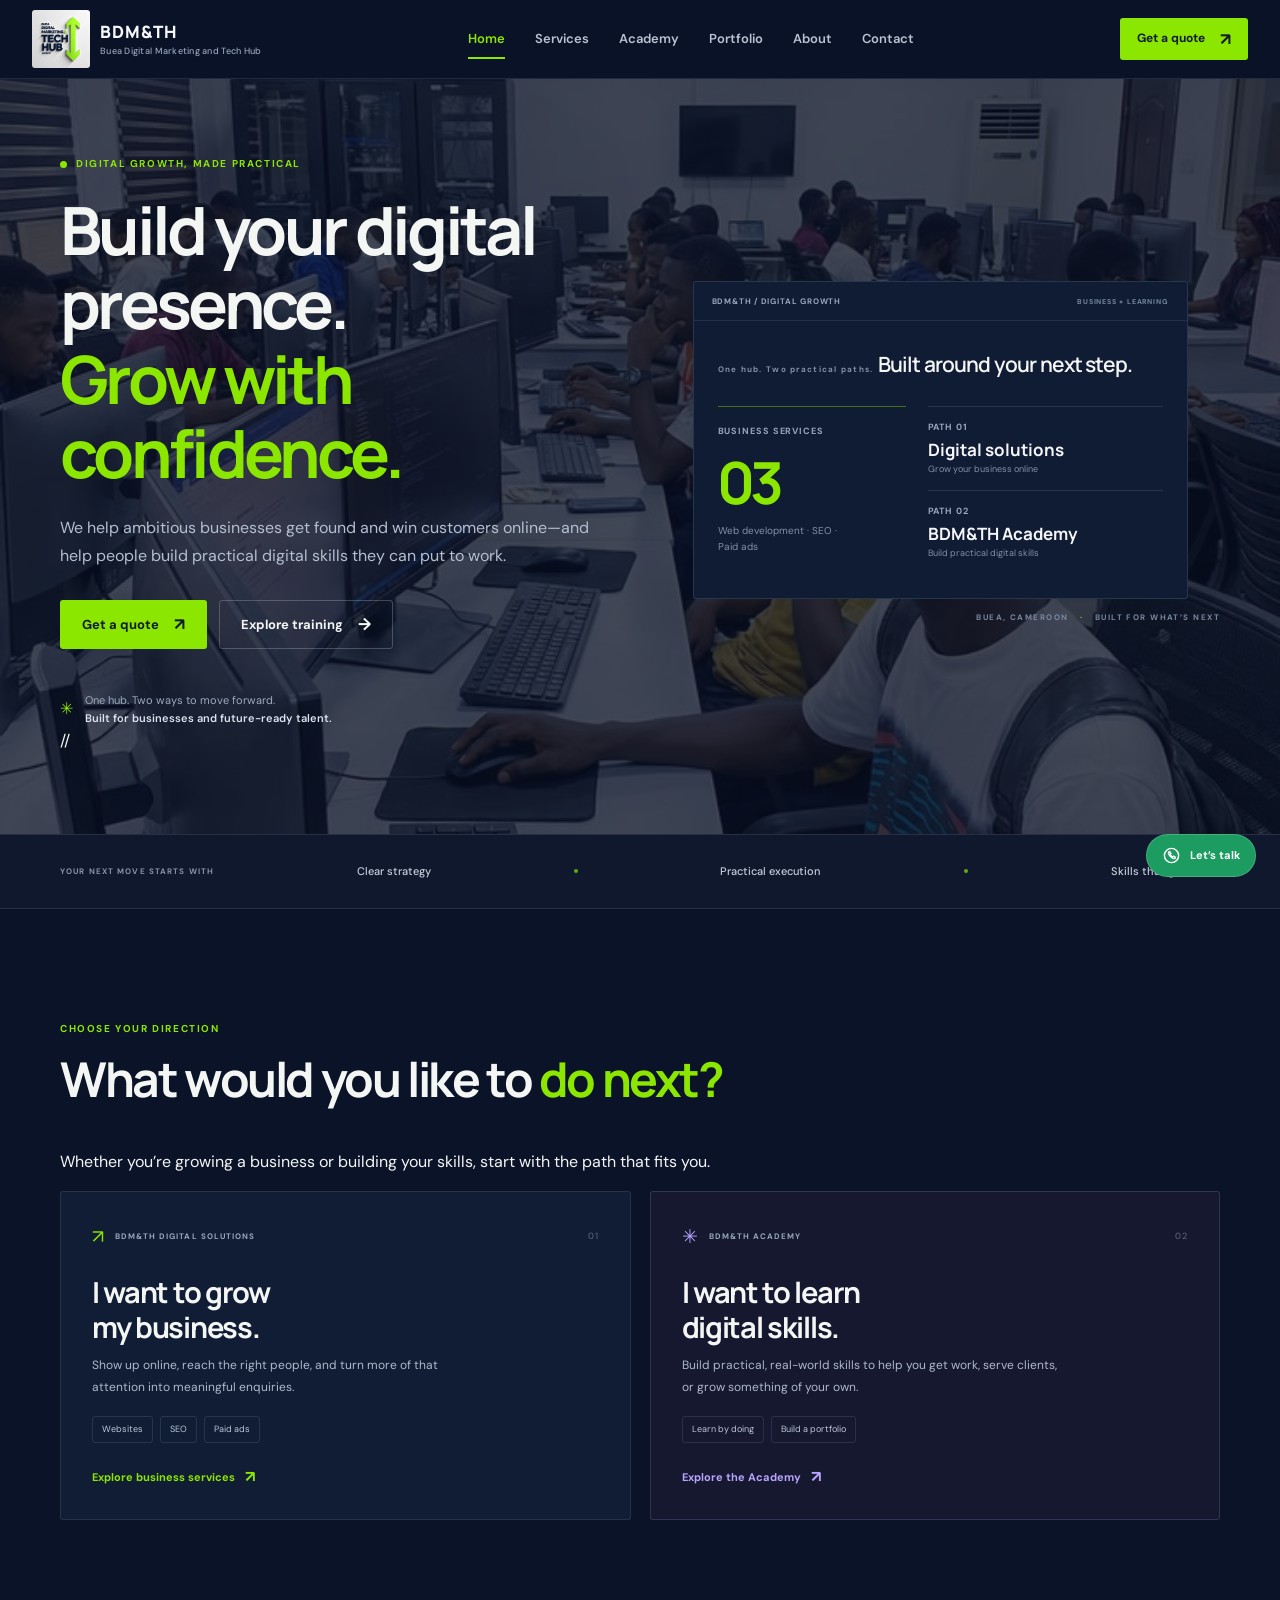
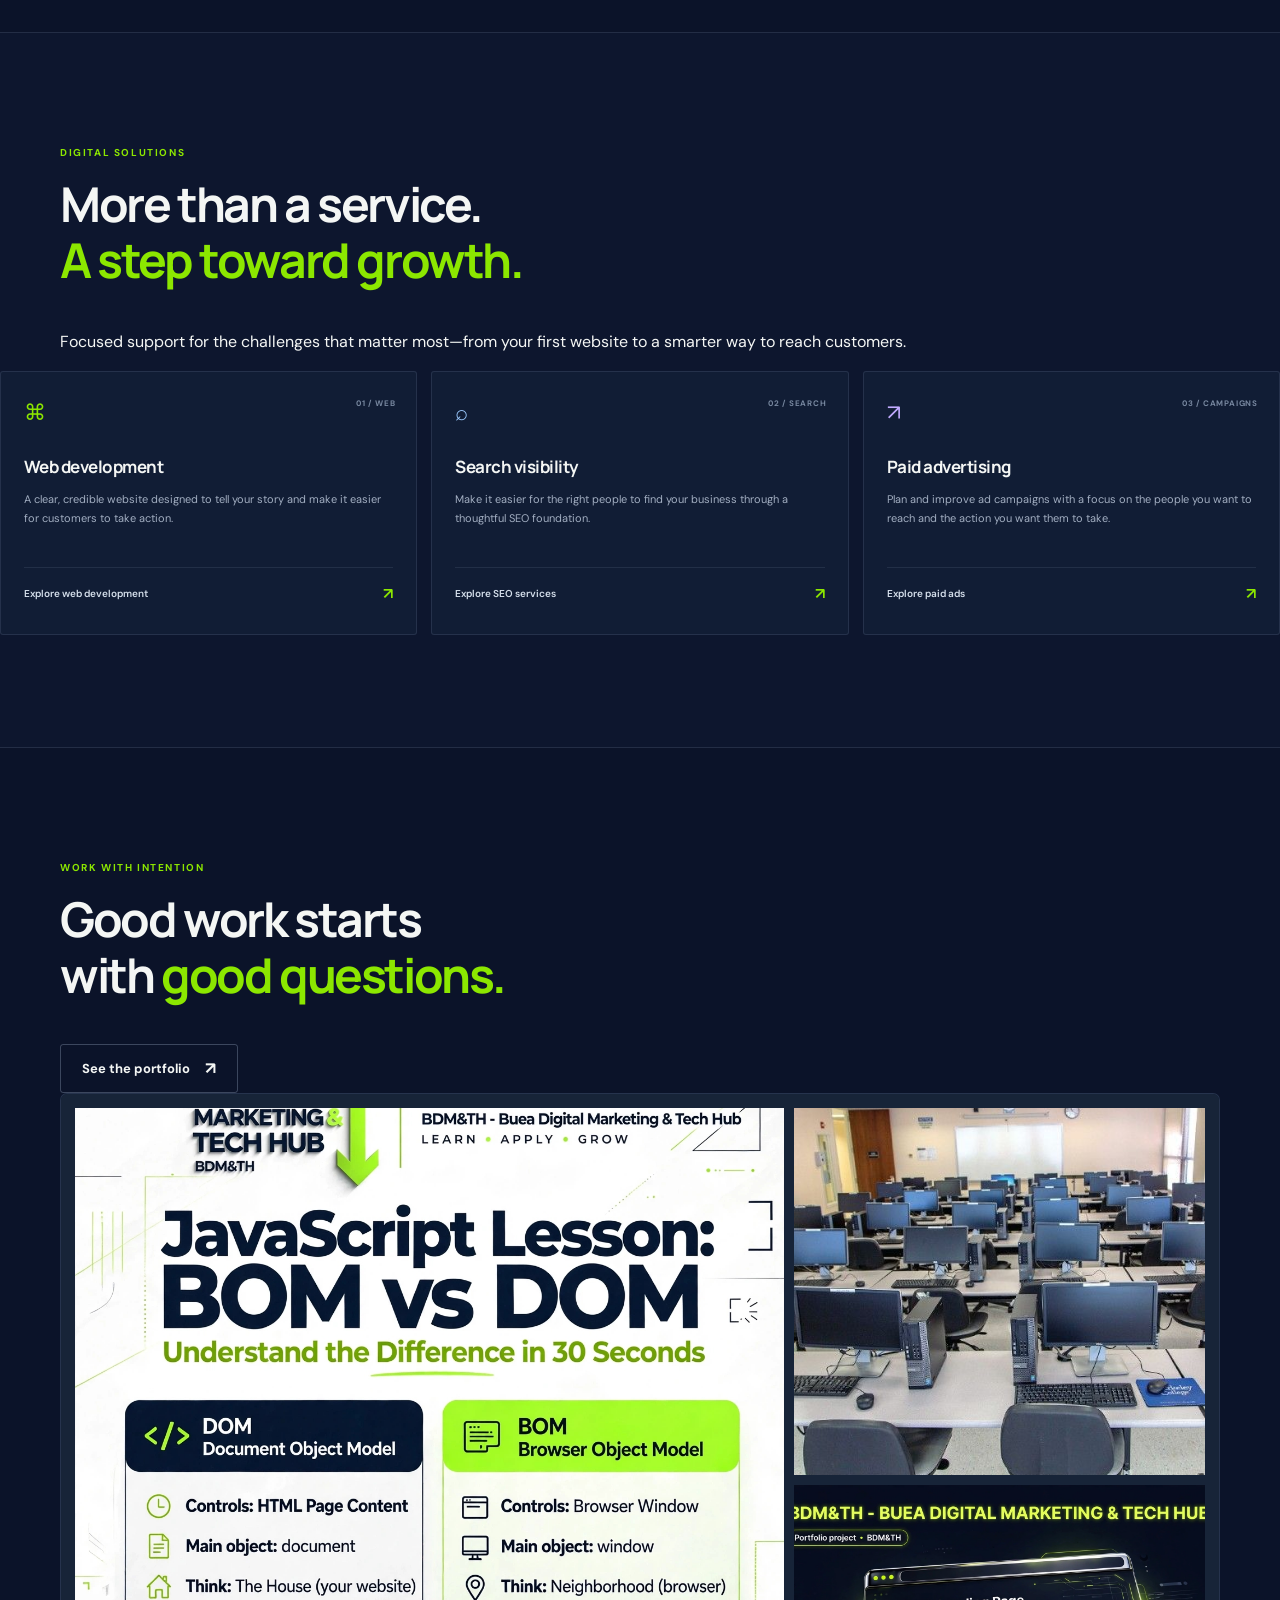
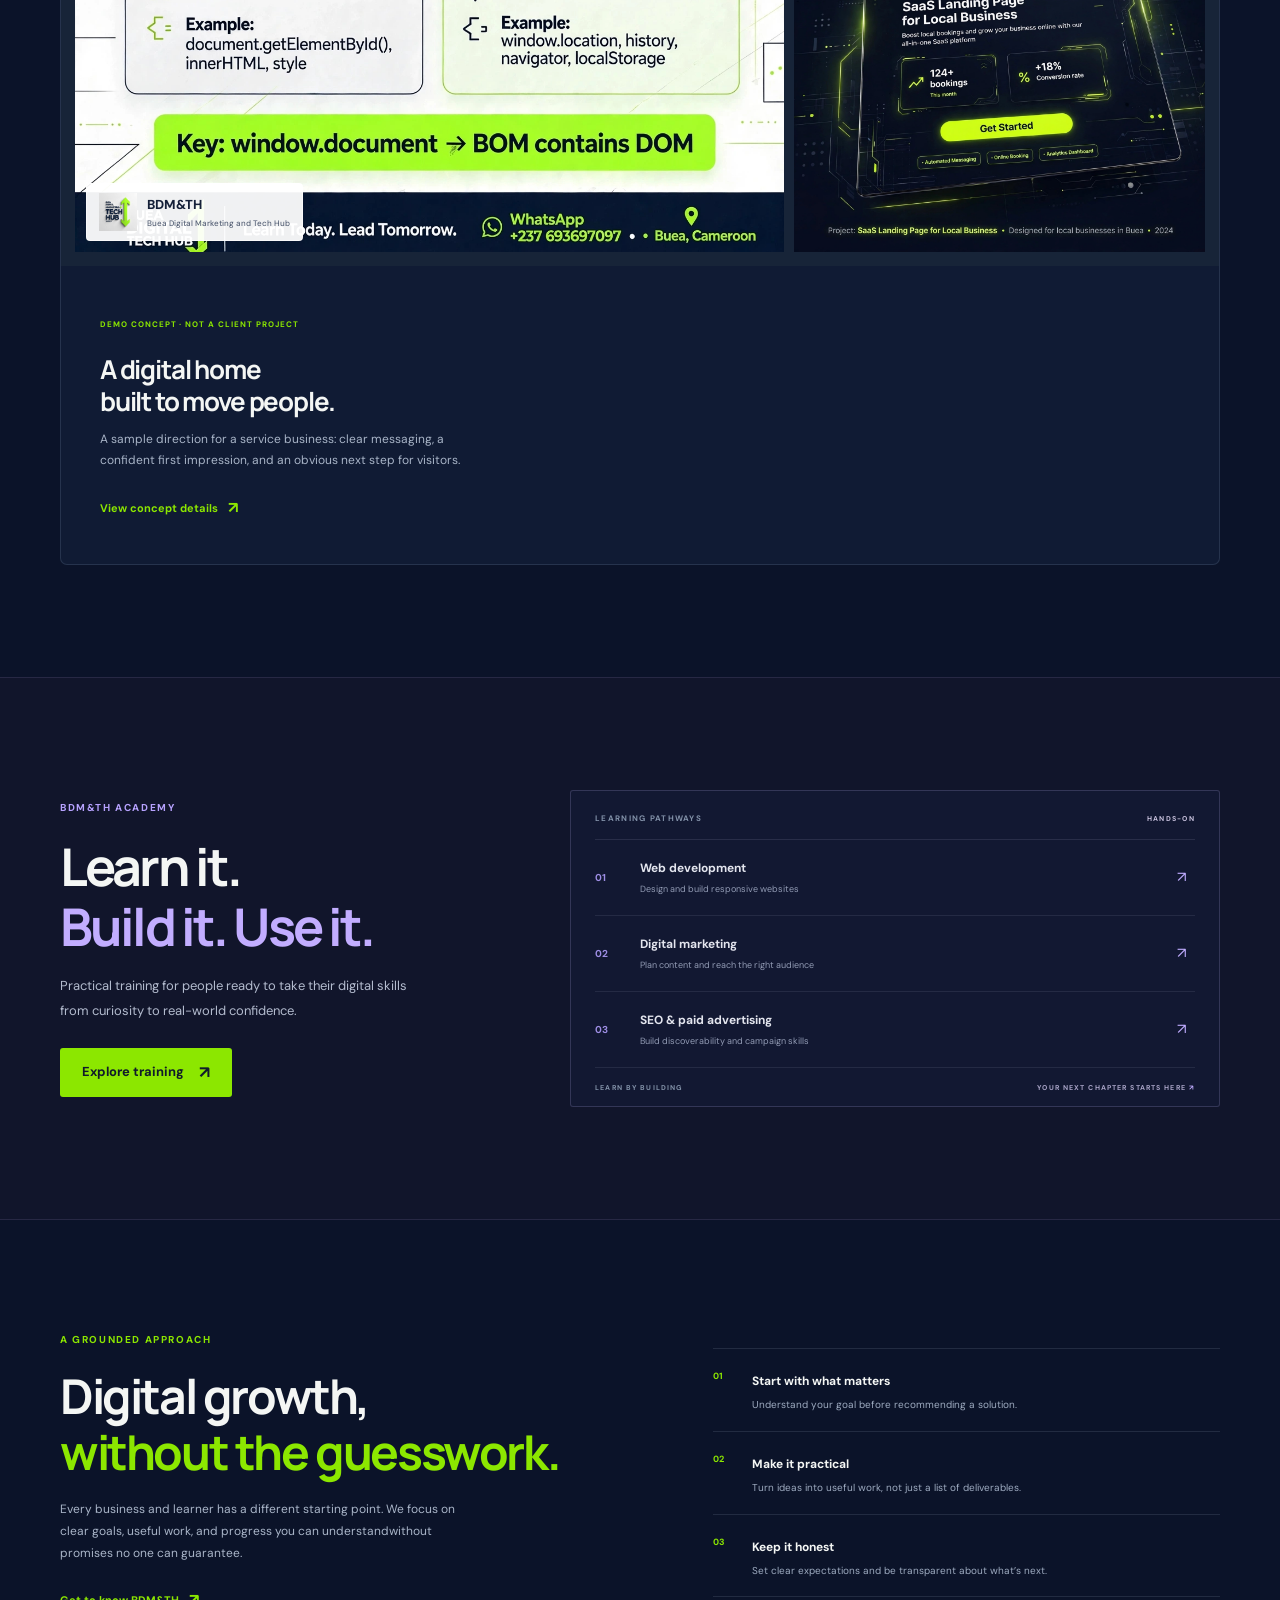
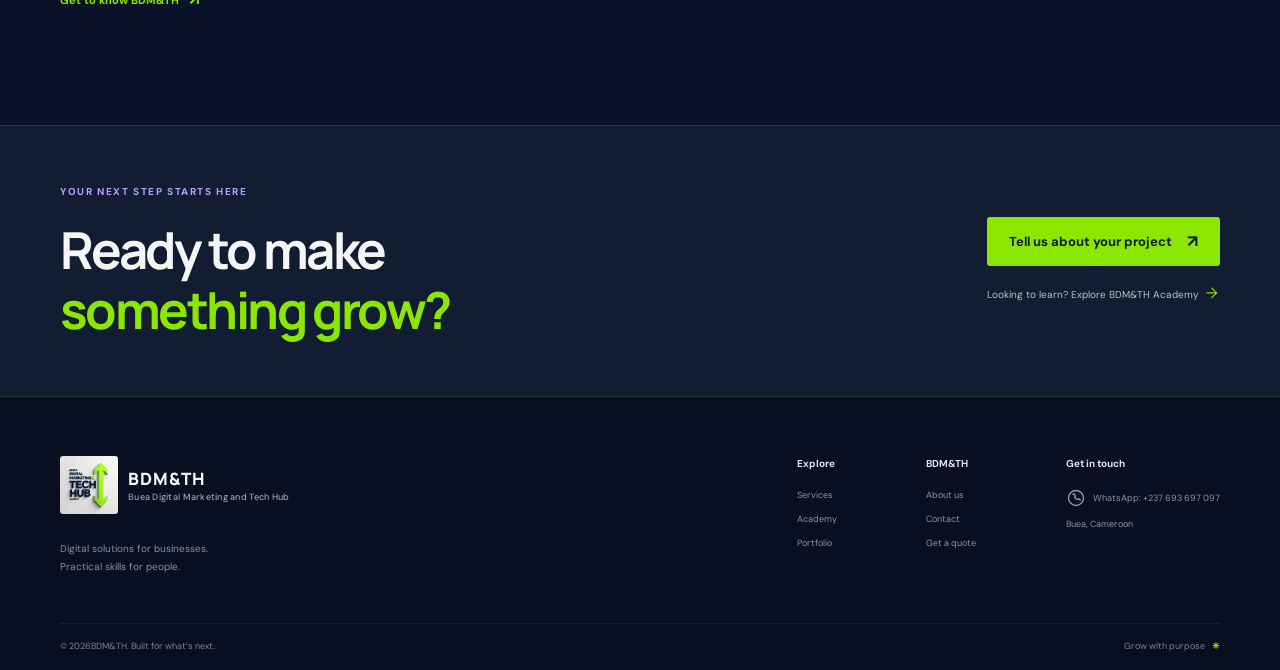
==== index.html @ 999476be "Initial commit - BDM&TH Serion React website" ====
<!DOCTYPE html>
<html lang="en">
    <head>
        <meta charset="UTF-8">
        <meta name="viewport" content="width=device-width, initial-scale=1">
        <meta name="description" content="BDM&TH helps businesses grow online with websites and digital marketing, and equips people with practical skills through BDM&TH Academy.">
        <meta name="theme-color" content="#0b1329">
        <title>
            BDM&TH | Build your digital presence. Grow with confidence.
        </title>
        <link rel="preconnect" href="https://fonts.googleapis.com">
        <link rel="preconnect" href="https://fonts.gstatic.com" crossorigin>
        <link href="https://fonts.googleapis.com/css2?family=DM+Sans:wght@400;500;600;700&family=Manrope:wght@400;500;600;700;800&display=swap" rel="stylesheet">
        <link rel="stylesheet" href="style.css">
        <script src="main.js" defer>
        </script>
    </head>
    <body>
        
        <!-- The skip link lets keyboard users jump directly to the page content. -->

        <a class="skip-link" href="#main">
            Skip to content
        </a>

        <!-- The shared header contains the BDM&TH brand, main navigation, and quote button. -->

        <header class="site-header">
            <div class="header-inner">
                <a class="brand" href="" aria-label="BDM&TH home">
                    <img class="brand-logo" src="images/logo.svg.jpg" alt="">
                    <span class="brand-name">BDM&TH<small>Buea Digital Marketing and Tech Hub</small></span>
                </a>

                <!-- This button opens and closes the main links on smaller screens. -->

                <button
                    class="menu-toggle"
                    type="button"
                    aria-label="Open navigation"
                    aria-expanded="false"
                    aria-controls="primary-nav"
                >
                    <span></span><span></span>
                </button>
                <!-- These links connect the main pages and collapse into the mobile menu when needed. -->
                <nav class="primary-nav" id="primary-nav" aria-label="Main navigation">
                    <a href="index.html" aria-current="page">
                        Home
                    </a>
                    <a href="services.html">
                        Services
                    </a>
                    <a href="academy.html">
                        Academy
                    </a>
                    <a href="portfolio.html">
                        Portfolio
                    </a>
                    <a href="about.html">
                        About
                    </a>
                    <a href="contact.html">
                        Contact
                    </a>
                </nav>
                <a class="button button-small button-lime header-quote" href="contact.html#quote">
                    Get a quote <span aria-hidden="true">↗</span>
                </a>
            </div>
        </header>

        <!-- Main page content: the sections below explain this page and its next steps. -->

        <main id="main">
            <!-- This opening section explains the main BDM&TH offer and shows visitors the two next steps. -->
            <section class="hero home-hero">
                <div class="hero-copy">
                    <p class="eyebrow">
                        <span class="eyebrow-dot"></span>Digital growth, made practical
                    </p>
                    <h1>
                        Build your digital presence.<br><span>Grow with confidence.</span>
                    </h1>
                    <p class="hero-intro">
                        We help ambitious businesses get found and win customers online—and help people build practical digital skills they can put to work.
                    </p>
                    <div class="hero-actions">
                        <a class="button button-lime" href="contact.html#quote">
                            Get a quote <span aria-hidden="true">↗</span>
                        </a>
                        <a class="button button-outline" href="academy.html">
                            Explore training <span aria-hidden="true">→</span>
                        </a>
                    </div>
                    <div class="hero-note">
                        <span class="note-icon">✳</span>
                        <span>
                            One hub. Two ways to move forward.<br>
                            <strong>Built for businesses and future-ready talent.</strong>
                        </span>
                    </div>
                    //
                </div>
                <div class="hero-visual" aria-label="BDM&TH offers three business services and two practical pathways." role="img">
                    <div class="dashboard-window">
                        <div class="window-top">
                            <span>BDM&TH / DIGITAL GROWTH</span>
                            <span class="context-label">BUSINESS + LEARNING</span>
                        </div>
                        <div class="dashboard-content">
                            <div class="dash-heading">
                                <div>
                                    <span class="dash-kicker">One hub. Two practical paths.</span>
                                    <strong>Built around your next step.</strong>
                                </div>
                            </div>
                            <div class="metric-row">
                                <div class="metric-card metric-primary">
                                    <span>BUSINESS SERVICES</span>
                                    <strong>03</strong>
                                    <small>Web development · SEO · Paid ads</small>
                                </div>
                                <div class="metric-card metric-secondary">
                                    <span>PATH 01</span>
                                    <strong>Digital solutions</strong>
                                    <small>Grow your business online</small>
                                </div>
                                <div class="metric-card metric-secondary">
                                    <span>PATH 02</span>
                                    <strong>BDM&TH Academy</strong>
                                    <small>Build practical digital skills</small>
                                </div>
                            </div>
                        </div>
                    </div>
                    <div class="visual-caption">
                        BUEA, CAMEROON <span>·</span> BUILT FOR WHAT’S NEXT
                    </div>
                </div>
            </section>

            <!-- This short strip reinforces the practical principles behind the BDM&TH offer. -->

            <section class="trust-strip">
                <div class="section-wrap trust-inner">
                    <span>YOUR NEXT MOVE STARTS WITH</span><b>Clear strategy</b><i></i><b>Practical execution</b><i></i><b>Skills that go further</b>
                </div>
            </section>

            <!-- These two pathways help business owners and learners find the right part of the site. -->

            <section class="section-wrap pathways section-pad">
                <div class="section-heading">
                    <div>
                        <p class="eyebrow">
                            Choose your direction
                        </p>
                        <h2>
                            What would you like to <span>do next?</span>
                        </h2>
                    </div>
                </div>
                <p>
                    Whether you’re growing a business or building your skills, start with the path that fits you.
                </p>
                <div class="pathway-grid">
                    <article class="pathway-card business-card">
                        <div class="card-topline">
                            <span class="path-icon">↗</span><span class="card-label">BDM&TH DIGITAL SOLUTIONS</span><span class="card-number">01</span>
                        </div>
                        <h3>
                            I want to grow<br>my business.
                        </h3>
                        <p>
                            Show up online, reach the right people, and turn more of that attention into meaningful enquiries.
                        </p>
                        <div class="path-services">
                            <span>Websites</span>
                            <span>SEO</span>
                            <span>Paid ads</span>
                        </div>
                        <a class="text-link" href="services.html">
                            Explore business services <span>↗</span>
                        </a>
                    </article>
                    <article class="pathway-card academy-card">
                        <div class="card-topline">
                            <span class="path-icon path-icon-purple">✳</span>
                            <span class="card-label">BDM&TH ACADEMY</span>
                            <span class="card-number">02</span>
                        </div>
                        <h3>
                            I want to learn<br>digital skills.
                        </h3>
                        <p>
                            Build practical, real-world skills to help you get work, serve clients, or grow something of your own.
                        </p>
                        <div class="path-services">
                            <span>Learn by doing</span>
                            <span>Build a portfolio</span>
                        </div>
                        <a class="text-link text-link-purple" href="academy.html">
                            Explore the Academy <span>↗</span>
                        </a>
                    </article>
                </div>
            </section>

            <!-- This section summarizes the core digital services offered to businesses. -->

            <section class="offer-section section-pad">
                <div class="section-wrap">
                    <div class="section-heading">
                        <div>
                            <p class="eyebrow">
                                Digital solutions
                            </p>
                            <h2>
                                More than a service.<br><span>A step toward growth.</span>
                            </h2>
                        </div>
                    </div>
                    <p>
                        Focused support for the challenges that matter most—from your first website to a smarter way to reach customers.
                    </p>
                </div>
                <div class="service-grid">
                    <article class="service-card">
                        <span class="service-index">01 / WEB</span>
                        <div class="service-symbol">
                            ⌘
                        </div>
                        <h3>
                            Web development
                        </h3>
                        <p>
                            A clear, credible website designed to tell your story and make it easier for customers to take action.
                        </p>
                        <a href="web-development.html" class="service-link">
                            Explore web development <span>↗</span>
                        </a>
                    </article>
                    <article class="service-card">
                        <span class="service-index">02 / SEARCH</span>
                        <div class="service-symbol symbol-search">
                            ⌕
                        </div>
                        <h3>
                            Search visibility
                        </h3>
                        <p>
                            Make it easier for the right people to find your business through a thoughtful SEO foundation.
                        </p>
                        <a href="seo.html" class="service-link">
                            Explore SEO services <span>↗</span>
                        </a>
                    </article>
                    <article class="service-card">
                        <span class="service-index">03 / CAMPAIGNS</span>
                        <div class="service-symbol symbol-ads">
                            ↗
                        </div>
                        <h3>
                            Paid advertising
                        </h3>
                        <p>
                            Plan and improve ad campaigns with a focus on the 
                            people you want to reach and the action you want them to take.
                        </p>
                        <a href="paid-advertising.html" class="service-link">
                            Explore paid ads <span>↗</span>
                        </a>
                    </article>
                </div>
            </section>

            <!-- This section previews a clearly labelled demonstration project, 
             not a client case study. -->

            <section class="section-wrap work-preview section-pad">
                <div class="section-heading">
                    <div>
                        <p class="eyebrow">
                            Work with intention
                        </p>
                        <h2>
                            Good work starts<br>with <span>good questions.</span>
                        </h2>
                    </div>
                </div>
                <a class="button button-outline" href="portfolio.html">
                    See the portfolio <span aria-hidden="true">↗</span>
                </a>
                <div class="work-showcase">
                    <div class="work-art">
                        <img
                            class="work-showcase-image"
                            src="images/img.jpg"
                            width="1920"
                            height="1280"
                            alt="BDM&TH website and product dashboard portfolio concept"
                        >
                        <div class="work-showcase-brand">
                            <img src="images/logo.svg.jpg" alt="BDM&TH logo">
                            <span>BDM&TH<small>Buea Digital Marketing and Tech Hub</small></span>
                        </div>
                        <div class="work-showcase-gallery" aria-label="More BDM&TH portfolio images">
                            <img src="images/class.jpg" alt="BDM&TH Academy learning platform concept">
                            <img src="images/image.jpg" alt="Local business booking platform concept">
                        </div>
                    </div>
                    <div class="work-description">
                        <span class="concept-tag">DEMO CONCEPT · NOT A CLIENT PROJECT</span>
                        <h3>
                            A digital home<br>built to move people.
                        </h3>
                        <p>
                            A sample direction for a service business: clear messaging, a confident
                            first impression, and an obvious next step for visitors.
                        </p>
                        <a class="text-link" href="portfolio.html">
                            View concept details <span>↗</span>
                        </a>
                    </div>
                </div>
            </section>

            <!-- This section introduces BDM&TH Academy and its practical learning tracks. -->

            <section class="academy-preview section-pad">
                <div class="section-wrap academy-preview-inner">
                    <div class="academy-preview-copy">
                        <p class="eyebrow eyebrow-light">
                            BDM&TH Academy
                        </p>
                        <h2>
                            Learn it.<br><span>Build it. Use it.</span>
                        </h2>
                        <p>
                            Practical training for people ready to take their digital skills 
                            from curiosity to real-world confidence.
                        </p>
                        <a class="button button-lime" href="academy.html">
                            Explore training <span aria-hidden="true">↗</span>
                        </a>
                    </div>
                    <div class="learning-board">
                        <div class="board-top">
                            <span>LEARNING PATHWAYS</span>
                            <span class="board-status"><i></i>HANDS-ON</span>
                        </div>
                        <a class="learning-row" href="academy.html#web-track">
                            <span class="learning-num">01</span>
                            <span>
                                <b>Web development</b>
                                <small>Design and build responsive websites</small>
                            </span>
                            <span class="learning-arrow">↗</span>
                        </a>
                        <a class="learning-row" href="academy.html#marketing-track">
                            <span class="learning-num">02</span>
                            <span>
                                <b>Digital marketing</b>
                                <small>Plan content and reach the right audience</small>
                            </span>
                            <span class="learning-arrow">↗</span>
                        </a>
                        <a class="learning-row" href="academy.html#seo-track">
                            <span class="learning-num">03</span>
                            <span>
                                <b>SEO & paid advertising</b>
                                <small>Build discoverability and campaign skills</small>
                            </span>
                            <span class="learning-arrow">↗</span>
                        </a>
                        <div class="board-foot">
                            <span>LEARN BY BUILDING</span>
                            <span>YOUR NEXT CHAPTER STARTS HERE <b>↗</b></span>
                        </div>
                    </div>
                </div>
            </section>

            <!-- This section explains the grounded principles that guide BDM&TH work. -->

            <section class="section-wrap principles-section section-pad">
                <div class="principles-copy">
                    <p class="eyebrow">
                        A grounded approach
                    </p>
                    <h2>
                        Digital growth,<br><span>without the guesswork.</span>
                    </h2>
                    <p>
                        Every business and learner has a different starting point. 
                        We focus on clear goals, useful work, and progress you can 
                        understandwithout promises no one can guarantee.
                    </p>
                    <a class="text-link" href="about.html">
                        Get to know BDM&TH <span>↗</span>
                    </a>
                </div>
                <div class="principles-list">
                    <div>
                        <span>01</span><b>Start with what matters</b>
                        <p>
                            Understand your goal before recommending a solution.
                        </p>
                    </div>
                    <div>
                        <span>02</span><b>Make it practical</b>
                        <p>
                            Turn ideas into useful work, not just a list of deliverables.
                        </p>
                    </div>
                    <div>
                        <span>03</span><b>Keep it honest</b>
                        <p>
                            Set clear expectations and be transparent about what’s next.
                        </p>
                    </div>
                </div>
            </section>

            <!-- This final call to action gives business owners and learners a clear next step. -->

            <section class="closing-cta">
                <div class="section-wrap closing-inner">
                    <div>
                        <p class="eyebrow eyebrow-light">
                            Your next step starts here
                        </p>
                        <h2>
                            Ready to make<br><span>something grow?</span>
                        </h2>
                    </div>
                    <div class="closing-actions">
                        <a class="button button-lime" href="contact.html#quote">
                            Tell us about your project <span>↗</span>
                        </a>
                        <a class="closing-secondary" href="academy.html">
                            Looking to learn? Explore BDM&TH Academy <span>→</span>
                        </a>
                    </div>
                </div>
            </section>
        </main>

        <!-- The shared footer repeats key links and BDM&TH contact details on every page. -->

        <footer class="site-footer">
            <div class="section-wrap footer-main">
                <!-- The brand description and grouped links help visitors explore from any page. -->
                <div class="footer-brand">
                    <a class="brand" href="">
                        <img class="brand-logo" src="images/logo.svg.jpg" alt="">
                        <span class="brand-name">BDM&TH<small>Buea Digital Marketing and Tech Hub</small></span>
                    </a>
                    <p>
                        Digital solutions for businesses.<br>Practical skills for people.
                    </p>
                </div>
                <div class="footer-links">
                    <div>
                        <b>Explore</b>
                        <a href="services.html">Services</a>
                        <a href="academy.html">Academy</a>
                        <a href="portfolio.html">Portfolio</a>
                    </div>
                    <div>
                        <b>BDM&TH</b>
                        <a href="about.html">About us</a>
                        <a href="contact.html">Contact</a>
                        <a href="contact.html#quote">Get a quote</a>
                    </div>
                    <div>
                        <b>Get in touch</b>
                        <a href="https://wa.me/237693697097" target="_blank" rel="noopener noreferrer">
                            <svg class="whatsapp-icon" viewBox="0 0 24 24" aria-hidden="true" focusable="false">
                                <circle cx="12" cy="12" r="9"></circle>
                                <path d="M8.4 7.9c.2-.5.5-.7.9-.7h.6c.2 0 .4.2.5.5l.8 1.8c.1.3 0 .5-.2.7l-.7
                                .8c.6 1.2 1.6 2.2 2.8 2.8l.8-.7c.2-.2.5-.3.7-.2l1.8.8c.3.1.5.3.5.5v.6c0 .4-.3.
                                7-.7.9-1.2.5-3.4-.4-5.5-2.5S7.9 9.1 8.4 7.9Z"></path>
                            </svg>
                            <span>WhatsApp: +237 693 697 097</span>
                        </a>
                        <span>Buea, Cameroon</span>
                    </div>
                </div>
            </div>
            <div class="section-wrap footer-bottom">
                <span>© <span data-year>2026</span>BDM&TH. Built for what’s next.</span><span>Grow with purpose 
                    <b>✳</b></span>
            </div>
        </footer>

        <!-- This floating button opens WhatsApp with a page-specific message. -->
        <a
            class="whatsapp-float"
            href="https://wa.me/237693697097?text=Hello%20BDM&TH%2C%20I%27d%20like%20to%20learn%20more%20about%20your%20services."
            data-whatsapp-message="Hello BDM&TH, I'd like to learn more about your services."
            target="_blank"
            rel="noopener noreferrer"
            aria-label="Chat with BDM&TH on WhatsApp"
        >
            <svg class="whatsapp-icon" viewBox="0 0 24 24" aria-hidden="true" focusable="false">
                <circle cx="12" cy="12" r="9"></circle>
                <path d="M8.4 7.9c.2-.5.5-.7.9-.7h.6c.2 0 .4.2.5.5l.8 1.8c.1.3 0 .5-.2.7l-.7.8c.6
                 1.2 1.6 2.2 2.8 2.8l.8-.7c.2-.2.5-.3.7-.2l1.8.8c.3.1.5.3.5.5v.6c0 .4-.3.7-.7.9-1.2.5-3.4-.4-5.5-2.5S7.9 9.1 8.4 7.9Z"></path>
            </svg>
            <span class="whatsapp-label">Let’s talk</span>
        </a>
    </body>
</html>
---- style.css ----
/* The color, typography, and spacing tokens used throughout the website. */
:root {
    color-scheme: dark;
    --navy: #0b1329;
    --navy-deep: #080f22;
    --navy-soft: #101c37;
    --panel: #111d38;
    --panel-light: #152341;
    --lime: #8ce700;
    --lime-bright: #a1f32a;
    --purple: #b9a4ff;
    --ink: #f4f6f4;
    --muted: #a4afc2;
    --muted-dark: #728099;
    --line: rgba(197, 212, 237, .12);
    --font-body: "DM Sans", Arial, sans-serif;
    --font-display: "Manrope", "DM Sans", Arial, sans-serif;
}
/* Small global defaults that make layout and controls behave consistently. */
* {
    box-sizing: border-box;
}
html {
    scroll-behavior: smooth;
    scroll-padding-top: 96px;
}
body {
    margin: 0;
    background: var(--navy);
    color: var(--ink);
    font-family: var(--font-body);
    font-size: 16px;
    line-height: 1.65;
    -webkit-font-smoothing: antialiased;
}
body, button, input, select, textarea {
    font-family: var(--font-body);
}
a {
    color: inherit;
    text-decoration: none;
}
button, input, select, textarea {
    font: inherit;
}
button, a {
    -webkit-tap-highlight-color: transparent;
}
img, svg {
    max-width: 100%;
}
::selection {
    background: var(--lime);
    color: var(--navy);
}
/* Keyboard accessibility and shared page-width helpers. */
.skip-link {
    position: absolute;
    z-index: 100;
    top: 8px;
    left: 8px;
    padding: 10px 14px;
    transform: translateY(-150%);
    border-radius: 5px;
    background: var(--lime);
    color: var(--navy);
    font-weight: 700;
}
.skip-link:focus {
    transform: translateY(0);
}
.section-wrap {
    width: min(1160px, calc(100% - 64px));
    margin-inline: auto;
}
.section-pad {
    padding-block: 112px;
}
/* The sticky site header and shared brand mark. */
.site-header {
    position: sticky;
    z-index: 50;
    top: 0;
    border-bottom: 1px solid var(--line);
    background: rgba(11, 19, 41, .94);
    backdrop-filter: blur(18px);
}
.header-inner {
    width: min(1260px, calc(100% - 64px));
    min-height: 78px;
    margin: 0 auto;
    display: flex;
    align-items: center;
    justify-content: space-between;
    gap: 34px;
}
.brand {
    display: inline-flex;
    align-items: center;
    gap: 10px;
    flex-shrink: 0;
}
.brand-logo {
    width: 58px;
    height: 58px;
    flex: 0 0 auto;
    border-radius: 3px;
    background: #fff;
    object-fit: cover;
}
.brand-name {
    color: #f7f8fa;
    font-family: var(--font-display);
    font-size: 17px;
    font-weight: 800;
    line-height: 1.15;
    letter-spacing: .06em;
}
.brand-name small {
    display: block;
    margin-top: 4px;
    color: #99a6bb;
    font-family: var(--font-body);
    font-size: 9px;
    font-weight: 500;
    letter-spacing: .03em;
}
/* Desktop navigation links and the visible current-page state. */
.primary-nav {
    display: flex;
    align-items: center;
    gap: clamp(18px, 2.35vw, 33px);
}
.primary-nav a {
    position: relative;
    color: #bac3d1;
    font-size: 13px;
    font-weight: 600;
    transition: color .2s ease;
}
.primary-nav a:hover, .primary-nav a:focus-visible, .primary-nav a[aria-current="page"] {
    color: var(--lime);
}
.primary-nav a[aria-current="page"]::after {
    position: absolute;
    right: 0;
    bottom: -9px;
    left: 0;
    height: 2px;
    background: var(--lime);
    content: "";
}
/* Shared button styles, including primary and secondary calls to action. */
.button {
    display: inline-flex;
    min-height: 49px;
    align-items: center;
    justify-content: center;
    gap: 15px;
    padding: 0 21px;
    border: 1px solid transparent;
    border-radius: 3px;
    font-size: 13px;
    font-weight: 700;
    transition: transform .2s ease, border-color .2s ease, background .2s ease;
}
.button:hover {
    transform: translateY(-2px);
}
.button:focus-visible, a:focus-visible, button:focus-visible, summary:focus-visible, input:focus-visible, select:focus-visible, textarea:focus-visible {
    outline: 2px solid var(--lime);
    outline-offset: 4px;
}
.button span {
    font-size: 17px;
    line-height: 1;
}
.button-lime {
    background: var(--lime);
    color: #111b2b;
}
.button-lime:hover {
    background: var(--lime-bright);
}
.button-outline {
    border-color: rgba(188, 204, 229, .28);
    background: transparent;
    color: var(--ink);
}
.button-outline:hover {
    border-color: var(--lime);
    background: rgba(140, 231, 0, .06);
}
.button-small {
    min-height: 42px;
    padding-inline: 16px;
    font-size: 12px;
}
.menu-toggle {
    display: none;
}
/* Homepage hero layout, headline, supporting text, and action links. */
.hero {
    min-height: 632px;
    display: grid;
    grid-template-columns: minmax(0, 1fr) minmax(0, 1fr);
    align-items: center;
    gap: 40px;
    padding-block: 73px 80px;
}
.home-hero {
    position: relative;
    isolation: isolate;
    width: 100%;
    max-width: none;
    padding-inline: max(32px, calc((100% - 1160px) / 2));
    background-image: url("images/hero.jpg");
    background-position: center 48%;
    background-size: cover;
}
.home-hero::before {
    position: absolute;
    z-index: -1;
    inset: 0;
    background: rgba(8, 15, 34, .76);
    content: "";
}
.hero-copy {
    position: relative;
    z-index: 2;
    padding-top: 4px;
}
.eyebrow {
    display: flex;
    align-items: center;
    gap: 9px;
    margin: 0 0 20px;
    color: var(--lime);
    font-size: 10px;
    font-weight: 700;
    letter-spacing: .16em;
    text-transform: uppercase;
}
.eyebrow-dot {
    width: 7px;
    height: 7px;
    border-radius: 50%;
    background: var(--lime);
}
h1, h2, h3, p {
    margin-top: 0;
}
h1, h2, h3 {
    font-family: var(--font-display);
}
.hero h1, .page-hero h1, .contact-intro h1 {
    margin: 0;
    font-size: clamp(42px, 5.2vw, 68px);
    font-weight: 700;
    line-height: 1.12;
    letter-spacing: -.055em;
}
.hero h1 span, .page-hero h1 span, .contact-intro h1 span {
    color: var(--lime);
}
.hero-intro, .page-intro {
    max-width: 530px;
    margin: 23px 0 0;
    color: #b3bfd1;
    font-size: 16px;
    line-height: 1.8;
}
.hero-actions {
    display: flex;
    flex-wrap: wrap;
    gap: 12px;
    margin-top: 29px;
}
.hero-note {
    display: flex;
    align-items: center;
    gap: 12px;
    margin-top: 42px;
    color: #9eabc0;
    font-size: 11px;
    line-height: 1.65;
}
.hero-note strong {
    color: #dce3ee;
    font-weight: 600;
}
.note-icon {
    display: inline-block;
    color: var(--lime);
    font-size: 16px;
}
/* A restrained dashboard illustration summarizing the two real BDM&TH pathways. */
.hero-visual {
    position: relative;
    min-height: 380px;
    display: flex;
    flex-direction: column;
    align-items: center;
    justify-content: center;
    gap: 12px;
}
/* Flat panel styling keeps the homepage illustration clean and legible. */
.dashboard-window {
    width: min(100%, 495px);
    overflow: hidden;
    border: 1px solid rgba(177, 201, 231, .15);
    border-radius: 3px;
    background: #101b34;
}
.window-top {
    min-height: 39px;
    display: flex;
    align-items: center;
    justify-content: space-between;
    gap: 10px;
    padding: 10px 18px;
    border-bottom: 1px solid rgba(180, 198, 225, .12);
    color: #98a6bb;
    font-size: 8px;
    font-weight: 700;
    letter-spacing: .1em;
}
.context-label {
    color: #7888a0;
    font-size: 7px;
    text-align: right;
}
.dashboard-content {
    padding: 26px 24px 24px;
}
.dash-heading {
    display: grid;
    gap: 8px;
}
.dash-kicker, .board-top, .board-foot, .visual-caption {
    color: #8392a9;
    font-size: 8px;
    font-weight: 700;
    letter-spacing: .16em;
}
.dash-heading strong {
    font-family: var(--font-display);
    font-size: 21px;
    font-weight: 600;
    letter-spacing: -.04em;
}
.metric-row {
    display: grid;
    grid-template-columns: 1fr 1.25fr;
    grid-template-rows: repeat(2, minmax(76px, auto));
    gap: 0 22px;
    margin-top: 24px;
}
.metric-card {
    min-width: 0;
    padding: 13px 0;
    border-top: 1px solid rgba(183, 201, 230, .14);
}
.metric-card>span:first-child {
    display: block;
    color: #98a6bb;
    font-size: 9px;
    font-weight: 700;
    letter-spacing: .1em;
}
.metric-card strong {
    display: block;
    margin-top: 5px;
    color: #f5f6f8;
    font-family: var(--font-display);
    font-size: 17px;
    line-height: 1.2;
}
.metric-card small {
    display: block;
    margin-top: 3px;
    color: #8391a7;
    font-size: 9px;
    line-height: 1.55;
}
.metric-primary {
    grid-row: 1 / span 2;
    padding-top: 17px;
    border-top-color: rgba(140, 231, 0, .42);
}
.metric-primary strong {
    margin-top: 8px;
    color: var(--lime);
    font-size: 58px;
    font-variant-numeric: tabular-nums lining-nums;
    letter-spacing: -.07em;
}
.metric-primary small {
    max-width: 135px;
    margin-top: 7px;
    font-size: 10px;
}
.metric-secondary {
    align-self: stretch;
}
.visual-caption {
    align-self: flex-end;
    color: #7888a0;
    font-size: 8px;
    letter-spacing: .18em;
}
.visual-caption span {
    padding-inline: 8px;
    color: var(--lime);
}
/* The short principles strip beneath the homepage introduction. */
.trust-strip {
    border-block: 1px solid var(--line);
    background: rgba(255, 255, 255, .018);
}
.trust-inner {
    min-height: 73px;
    display: flex;
    align-items: center;
    justify-content: space-between;
    gap: 16px;
}
.trust-inner>span {
    color: #8693a8;
    font-size: 8px;
    font-weight: 700;
    letter-spacing: .14em;
}
.trust-inner b {
    color: #c5cedc;
    font-size: 11px;
    font-weight: 500;
}
.trust-inner i {
    width: 4px;
    height: 4px;
    border-radius: 50%;
    background: var(--lime);
    opacity: .7;
}
/* Reusable heading and introductory text styles for page sections. */
.section-heading {
    display: flex;
    align-items: end;
    justify-content: space-between;
    gap: 35px;
    margin-bottom: 41px;
}
.section-heading .eyebrow {
    margin-bottom: 14px;
}
.section-heading h2, .principles-copy h2, .faq-intro h2, .about-statement h2, .learning-approach h2, .enrol-box h2, .contact-next h2, .mini-cta h2, .closing-inner h2, .split-cta h2 {
    margin-bottom: 0;
    font-size: clamp(33px, 4vw, 48px);
    line-height: 1.17;
    letter-spacing: -.05em;
}
.section-heading h2 span, .principles-copy h2 span, .faq-intro h2 span, .about-statement h2 span, .learning-approach h2 span, .enrol-box h2 span, .contact-next h2 span, .mini-cta h2 span, .closing-inner h2 span, .split-cta h2 span {
    color: var(--lime);
}
.section-heading>p {
    max-width: 380px;
    margin: 0 0 3px;
    color: var(--muted);
    font-size: 13px;
    line-height: 1.8;
}
/* The business-services and Academy choice cards on the homepage. */
.pathway-grid {
    display: grid;
    grid-template-columns: 1fr 1fr;
    gap: 19px;
}
.pathway-card {
    position: relative;
    min-height: 325px;
    overflow: hidden;
    padding: 29px 31px;
    border: 1px solid rgba(175, 194, 224, .13);
    border-radius: 3px;
    background: #111d35;
}
.academy-card {
    border-color: rgba(185, 164, 255, .18);
    background: #15182f;
}
.card-topline {
    display: flex;
    align-items: center;
    gap: 11px;
}
.path-icon {
    display: inline-block;
    color: var(--lime);
    font-size: 19px;
}
.path-icon-purple {
    color: var(--purple);
}
.card-label {
    color: #98a7bd;
    font-size: 8px;
    font-weight: 700;
    letter-spacing: .13em;
}
.card-number {
    margin-left: auto;
    color: #5c6b83;
    font-size: 9px;
    letter-spacing: .1em;
}
.pathway-card h3 {
    position: relative;
    z-index: 1;
    margin: 23px 0 10px;
    font-size: 29px;
    line-height: 1.2;
    letter-spacing: -.045em;
}
.pathway-card>p {
    position: relative;
    z-index: 1;
    max-width: 380px;
    margin-bottom: 18px;
    color: #aeb9ca;
    font-size: 12px;
    line-height: 1.8;
}
.path-services {
    display: flex;
    flex-wrap: wrap;
    gap: 7px;
    margin-bottom: 20px;
}
.path-services span {
    padding: 5px 9px;
    border: 1px solid rgba(169, 190, 220, .15);
    border-radius: 3px;
    color: #bcc7d6;
    font-size: 9px;
}
.text-link {
    display: inline-flex;
    align-items: center;
    gap: 10px;
    color: var(--lime);
    font-size: 11px;
    font-weight: 700;
}
.text-link span {
    font-size: 16px;
    transition: transform .2s ease;
}
.text-link:hover span {
    transform: translate(3px, -2px);
}
.text-link-purple {
    color: var(--purple);
}
.text-link-blue {
    color: #91c9ff;
}
.text-link-orange {
    color: #ffc08a;
}
.text-link-purple:hover {
    color: #d5c9ff;
}
/* Service cards and the homepage preview of digital solutions. */
.offer-section {
    border-block: 1px solid var(--line);
    background: #0d162e;
}
.service-grid {
    display: grid;
    grid-template-columns: repeat(3, 1fr);
    gap: 14px;
}
.service-card {
    position: relative;
    min-height: 264px;
    padding: 23px;
    border: 1px solid rgba(178, 199, 230, .12);
    border-radius: 3px;
    background: #111d35;
}
.service-index {
    position: absolute;
    top: 25px;
    right: 21px;
    color: #7888a0;
    font-size: 8px;
    font-weight: 700;
    letter-spacing: .1em;
}
.service-symbol {
    display: block;
    margin-bottom: 21px;
    color: var(--lime);
    font-size: 22px;
}
.symbol-search {
    color: #9ccaff;
}
.symbol-ads {
    color: #c2abff;
}
.service-card h3 {
    margin: 0 0 9px;
    font-size: 17px;
    letter-spacing: -.03em;
}
.service-card p {
    min-height: 60px;
    margin-bottom: 17px;
    color: #a2aec1;
    font-size: 11px;
    line-height: 1.75;
}
.service-link {
    display: flex;
    align-items: center;
    justify-content: space-between;
    padding-top: 13px;
    border-top: 1px solid rgba(172, 192, 220, .11);
    color: #d5dfeb;
    font-size: 10px;
    font-weight: 600;
}
.service-link span {
    color: var(--lime);
    font-size: 16px;
}
/* The sample portfolio preview and its browser-window illustration. */
.work-preview .section-heading {
    align-items: center;
}
.work-preview .section-heading .button {
    margin-bottom: 2px;
}
.work-showcase {
    display: grid;
    grid-template-columns: 1fr;
    overflow: hidden;
    border: 1px solid rgba(172, 195, 226, .14);
    border-radius: 7px;
    background: #101b34;
}
.work-art {
    position: relative;
    aspect-ratio: 3 / 2;
    display: grid;
    grid-template-columns: minmax(0, 1fr) minmax(0, .58fr);
    grid-template-rows: repeat(2, minmax(0, 1fr));
    gap: 10px;
    padding: 14px;
    overflow: hidden;
    background: #172438;
}
.work-showcase-image {
    grid-row: 1 / 3;
    display: block;
    width: 100%;
    height: 100%;
    object-fit: cover;
}
.work-showcase-brand {
    position: absolute;
    left: 25px;
    bottom: 25px;
    display: flex;
    align-items: center;
    gap: 10px;
    padding: 9px 12px;
    border: 1px solid rgba(255, 255, 255, .65);
    border-radius: 4px;
    background: rgba(255, 255, 255, .94);
    color: #152039;
}
.work-showcase-brand img {
    width: 38px;
    height: 38px;
    object-fit: cover;
}
.work-showcase-brand span, .work-showcase-brand small {
    display: block;
}
.work-showcase-brand span {
    font-size: 13px;
    font-weight: 800;
}
.work-showcase-brand small {
    margin-top: 2px;
    color: #566176;
    font-size: 8px;
    font-weight: 500;
}
.work-showcase-gallery {
    display: grid;
    grid-row: 1 / 3;
    grid-column: 2;
    grid-template-rows: repeat(2, minmax(0, 1fr));
    gap: 10px;
    min-height: 0;
}
.work-showcase-gallery img {
    display: block;
    width: 100%;
    height: 100%;
    min-height: 0;
    object-fit: cover;
}
.work-description {
    align-self: center;
    padding: 43px 39px;
}
.concept-tag {
    color: var(--lime);
    font-size: 8px;
    font-weight: 700;
    letter-spacing: .12em;
}
.work-description h3 {
    margin: 17px 0 11px;
    font-size: 26px;
    line-height: 1.25;
    letter-spacing: -.045em;
}
.work-description p {
    max-width: 370px;
    margin-bottom: 22px;
    color: #a8b4c7;
    font-size: 12px;
    line-height: 1.8;
}
/* The Academy preview and learning-track list on the homepage. */
.academy-preview {
    overflow: hidden;
    border-block: 1px solid rgba(181, 167, 240, .13);
    background: #11152b;
}
.academy-preview-inner {
    display: grid;
    grid-template-columns: .8fr 1.2fr;
    align-items: center;
    gap: 77px;
}
.eyebrow-light {
    color: #b7a2ff;
}
.academy-preview-copy h2 {
    margin: 0 0 18px;
    font-size: clamp(38px, 4.3vw, 52px);
    line-height: 1.15;
    letter-spacing: -.055em;
}
.academy-preview-copy h2 span {
    color: #c2adff;
}
.academy-preview-copy>p:not(.eyebrow) {
    max-width: 360px;
    margin-bottom: 25px;
    color: #b3bbce;
    font-size: 13px;
    line-height: 1.85;
}
.learning-board {
    padding: 21px 24px 12px;
    border: 1px solid rgba(200, 190, 252, .18);
    border-radius: 3px;
    background: #121832;
}
.board-top {
    display: flex;
    align-items: center;
    justify-content: space-between;
    padding-bottom: 14px;
    border-bottom: 1px solid rgba(193, 195, 225, .12);
    font-size: 8px;
}
.board-status {
    color: #c9c2de;
    font-size: 7px;
}
.learning-row {
    min-height: 76px;
    display: grid;
    grid-template-columns: 33px 1fr 18px;
    align-items: center;
    gap: 12px;
    border-bottom: 1px solid rgba(193, 195, 225, .1);
    transition: padding .2s ease;
}
.learning-row:hover {
    padding-inline: 5px;
}
.learning-num {
    color: #9e8ee4;
    font-size: 10px;
    font-weight: 700;
}
.learning-row b, .learning-row small {
    display: block;
}
.learning-row b {
    color: #e3e5ee;
    font-size: 12px;
}
.learning-row small {
    margin-top: 3px;
    color: #929bb4;
    font-size: 9px;
}
.learning-arrow {
    color: #c0acff;
    font-size: 15px;
}
.board-foot {
    display: flex;
    justify-content: space-between;
    padding-top: 14px;
    font-size: 7px;
}
.board-foot span:last-child {
    color: #a9a4c7;
}
.board-foot b {
    color: #c0acff;
}
/* The practical principles summary and closing homepage actions. */
.principles-section {
    display: grid;
    grid-template-columns: 1fr .9fr;
    align-items: center;
    gap: 90px;
}
.principles-copy h2 {
    margin-bottom: 17px;
}
.principles-copy>p:not(.eyebrow) {
    max-width: 425px;
    margin-bottom: 22px;
    color: #a9b5c8;
    font-size: 12px;
    line-height: 1.85;
}
.principles-list {
    border-top: 1px solid var(--line);
}
.principles-list>div {
    position: relative;
    padding: 18px 0 17px 39px;
    border-bottom: 1px solid var(--line);
}
.principles-list>div>span {
    position: absolute;
    top: 20px;
    left: 0;
    color: var(--lime);
    font-size: 9px;
    font-weight: 700;
}
.principles-list b {
    font-size: 12px;
}
.principles-list p {
    margin: 4px 0 0;
    color: #9eabc0;
    font-size: 10px;
}
.closing-cta {
    position: relative;
    overflow: hidden;
    border-block: 1px solid rgba(140, 231, 0, .16);
    background: #121d32;
}
.closing-inner {
    position: relative;
    min-height: 270px;
    display: flex;
    align-items: center;
    justify-content: space-between;
    gap: 30px;
}
.closing-inner h2 {
    font-size: clamp(37px, 4.2vw, 51px);
}
.closing-inner h2 span {
    color: var(--lime);
}
.closing-actions {
    position: relative;
    z-index: 1;
    display: flex;
    flex-direction: column;
    align-items: flex-start;
    gap: 15px;
}
.closing-secondary {
    color: #b8c1d0;
    font-size: 10px;
}
.closing-secondary span {
    padding-left: 4px;
    color: var(--lime);
    font-size: 15px;
}
/* Shared footer links, contact information, and floating WhatsApp action. */
.site-footer {
    background: #080f20;
}
.footer-main {
    display: flex;
    justify-content: space-between;
    gap: 50px;
    padding-block: 59px 47px;
}
.footer-brand>p {
    margin: 17px 0 0;
    color: #8592a7;
    font-size: 10px;
    line-height: 1.8;
}
.footer-links {
    display: grid;
    grid-template-columns: repeat(3, auto);
    gap: clamp(36px, 7vw, 95px);
}
.footer-links>div {
    display: flex;
    flex-direction: column;
    align-items: flex-start;
    gap: 9px;
}
.footer-links b {
    margin-bottom: 6px;
    color: #e1e5ed;
    font-size: 10px;
}
.footer-links a, .footer-links span {
    color: #8996aa;
    font-size: 9px;
    transition: color .2s ease;
}
.footer-links a:hover {
    color: var(--lime);
}
.footer-links a[href*="wa.me/"] {
    display: inline-flex;
    align-items: center;
    gap: 7px;
    font-variant-numeric: tabular-nums;
}
.footer-bottom {
    min-height: 47px;
    display: flex;
    align-items: center;
    justify-content: space-between;
    gap: 20px;
    border-top: 1px solid rgba(174, 195, 222, .09);
    color: #77859b;
    font-size: 9px;
}
.footer-bottom b {
    margin-left: 5px;
    color: var(--lime);
}
.whatsapp-float {
    position: fixed;
    z-index: 30;
    right: 24px;
    bottom: 23px;
    display: flex;
    align-items: center;
    gap: 9px;
    padding: 11px 15px;
    border: 1px solid rgba(255, 255, 255, .18);
    border-radius: 28px;
    background: #1d9c61;
    color: #fff;
    font-size: 11px;
    font-weight: 700;
    transition: transform .2s ease, background .2s ease;
}
.whatsapp-float:hover {
    transform: translateY(-3px);
    background: #16834f;
}
.whatsapp-icon, .email-icon {
    width: 20px;
    height: 20px;
    flex: 0 0 auto;
    fill: none;
    stroke: currentColor;
    stroke-linecap: round;
    stroke-linejoin: round;
    stroke-width: 1.7;
}
.whatsapp-float .whatsapp-icon {
    width: 19px;
    height: 19px;
    stroke-width: 1.8;
}
/* Styles shared by the service, Academy, portfolio, about, and contact pages. */
/* Secondary pages */
/* Reusable opening layouts and illustrations for secondary pages. */
.page-hero {
    min-height: 490px;
    display: grid;
    grid-template-columns: 1fr .85fr;
    align-items: center;
    gap: 55px;
    padding-block: 70px;
}
.page-hero h1 {
    font-size: clamp(43px, 5.1vw, 62px);
}
.page-hero .page-intro {
    max-width: 485px;
    font-size: 14px;
}
.page-hero .hero-actions {
    margin-top: 25px;
}
.page-hero-art {
    position: relative;
    min-height: 350px;
    display: grid;
    place-items: center;
    overflow: hidden;
    border: 1px solid rgba(176, 196, 224, .1);
    border-radius: 3px;
    background: #111c32;
}
.art-label {
    position: absolute;
    top: 29px;
    left: 29px;
    color: #8796ab;
    font-size: 8px;
    font-weight: 700;
    line-height: 1.8;
    letter-spacing: .15em;
}
.art-label b {
    color: var(--lime);
}
.art-card {
    position: absolute;
    z-index: 2;
    width: 175px;
    display: grid;
    padding: 13px 14px;
    border: 1px solid rgba(186, 208, 237, .16);
    border-radius: 5px;
    background: #14223d;
}
.services-art {
    /* Ring diameters, card paths, and track durations can be tuned here. */
    --services-orbit-inner: 240px;
    --services-orbit-middle: 280px;
    --services-orbit-outer: 320px;
    --services-orbit-inner-radius: 120px;
    --services-orbit-middle-radius: 140px;
    --services-orbit-outer-radius: 160px;
    min-height: 430px;
    isolation: isolate;
}
.services-orbit-track {
    position: absolute;
    top: 50%;
    left: 50%;
    aspect-ratio: 1;
    border: 1px solid rgba(140, 231, 0, .18);
    border-radius: 50%;
    pointer-events: none;
    animation: services-track-rotation var(--track-duration) linear infinite;
    transform: translate(-50%, -50%);
}
.services-orbit-track::before {
    position: absolute;
    top: -3px;
    left: calc(50% - 3px);
    width: 6px;
    height: 6px;
    border-radius: 50%;
    background: var(--lime);
    content: "";
}
.services-orbit-track-inner {
    width: var(--services-orbit-inner);
    /* Shorter durations make the track marker travel faster. */
    --track-duration: 22s;
}
.services-orbit-track-middle {
    width: var(--services-orbit-middle);
    --track-duration: 30s;
    animation-direction: reverse;
}
.services-orbit-track-outer {
    width: var(--services-orbit-outer);
    --track-duration: 40s;
}
.services-orbit-hub {
    position: absolute;
    z-index: 4;
    top: 50%;
    left: 50%;
    display: grid;
    width: 58px;
    height: 58px;
    place-items: center;
    overflow: hidden;
    border: 2px solid var(--lime);
    border-radius: 50%;
    background: #fff;
    transform: translate(-50%, -50%);
}
.services-orbit-hub img {
    width: 100%;
    height: 100%;
    object-fit: cover;
}
.services-orbit {
    position: absolute;
    z-index: 3;
    top: 50%;
    left: 50%;
    width: 0;
    height: 0;
    animation: services-orbit-rotation var(--orbit-duration) linear infinite;
    animation-direction: var(--orbit-direction, normal);
    animation-delay: var(--orbit-delay, 0s);
}
.services-orbit-one {
    --orbit-radius: var(--services-orbit-outer-radius);
    --orbit-start-angle: 270deg;
    --orbit-duration: 30s;
    --orbit-delay: 0s;
}
.services-orbit-two {
    --orbit-radius: var(--services-orbit-middle-radius);
    --orbit-start-angle: 30deg;
    --orbit-duration: 30s;
    --orbit-delay: 0s;
    --orbit-direction: normal;
}
.services-orbit-three {
    --orbit-radius: var(--services-orbit-inner-radius);
    --orbit-start-angle: 150deg;
    --orbit-duration: 30s;
    --orbit-delay: 0s;
}
.services-orbit .art-card {
    top: 0;
    left: var(--orbit-radius);
    right: auto;
    bottom: auto;
    width: 124px;
    min-height: 93px;
    transform: translate(-50%, -50%);
    animation: services-card-counter-rotation var(--orbit-duration) linear infinite;
    animation-direction: normal;
    animation-delay: 0s;
}
/* The small markers travel around each otherwise still, circular track. */
@keyframes services-track-rotation {
    from {
        transform: translate(-50%, -50%) rotate(0deg);
    }
    to {
        transform: translate(-50%, -50%) rotate(360deg);
    }
}
/* Each wrapper moves its card around the hub; counter-rotation keeps the text level. */
@keyframes services-orbit-rotation {
    from {
        transform: rotate(var(--orbit-start-angle));
    }
    to {
        transform: rotate(calc(var(--orbit-start-angle) + 360deg));
    }
}
@keyframes services-card-counter-rotation {
    from {
        transform: translate(-50%, -50%) rotate(calc(-1 * var(--orbit-start-angle)));
    }
    to {
        transform: translate(-50%, -50%) rotate(calc(-1 * (var(--orbit-start-angle) + 360deg)));
    }
}
.art-card span {
    color: var(--lime);
    font-size: 8px;
}
.art-card b {
    margin-top: 4px;
    font-size: 12px;
}
.art-card small {
    margin-top: 2px;
    color: #9ba9be;
    font-size: 8px;
}
.art-card-one {
    top: 88px;
    left: 18%;
}
.art-card-two {
    top: 167px;
    right: 11%;
}
.art-card-three {
    bottom: 39px;
    left: 23%;
}
/* Service details, process steps, and expandable answers. */
.offer-list {
    border-top: 1px solid var(--line);
}
.offer-detail {
    display: grid;
    grid-template-columns: 58px minmax(0, 1fr) auto;
    align-items: start;
    gap: 20px;
    padding: 34px 0;
    border-bottom: 1px solid var(--line);
    scroll-margin-top: 95px;
}
.offer-number {
    padding-top: 3px;
    color: var(--lime);
    font-family: var(--font-display);
    font-size: 12px;
    font-weight: 700;
}
.offer-category {
    color: #91a0b6;
    font-size: 8px;
    font-weight: 700;
    letter-spacing: .14em;
}
.offer-main h3 {
    margin: 8px 0 8px;
    font-size: 22px;
    letter-spacing: -.04em;
}
.offer-main>p {
    max-width: 620px;
    margin-bottom: 15px;
    color: #aab6c8;
    font-size: 11px;
    line-height: 1.8;
}
.deliverable-list {
    display: grid;
    grid-template-columns: 1fr 1fr;
    gap: 7px 16px;
}
.deliverable-list span {
    position: relative;
    padding-left: 14px;
    color: #bac4d3;
    font-size: 10px;
}
.deliverable-list span::before {
    position: absolute;
    top: 7px;
    left: 0;
    width: 5px;
    height: 5px;
    border-radius: 50%;
    background: var(--lime);
    content: "";
}
.offer-cta {
    align-self: center;
    white-space: nowrap;
    font-size: 10px;
}
.process-section, .learning-approach, .about-values, .contact-next {
    border-block: 1px solid rgba(171, 193, 226, .1);
    background: #0e172e;
}
.process-section .section-heading>p {
    color: #a4b0c2;
}
.process-grid {
    display: grid;
    grid-template-columns: repeat(4, 1fr);
    gap: 12px;
}
.process-grid article {
    min-height: 190px;
    padding: 19px 17px;
    border: 1px solid rgba(179, 197, 225, .12);
    border-radius: 5px;
    background: rgba(255, 255, 255, .02);
}
.process-grid article>span {
    color: var(--lime);
    font-size: 8px;
    font-weight: 700;
    letter-spacing: .1em;
}
.process-grid h3 {
    margin: 16px 0 8px;
    font-size: 15px;
}
.process-grid p {
    margin-bottom: 0;
    color: #a1aec1;
    font-size: 10px;
    line-height: 1.8;
}
.faq-section {
    display: grid;
    grid-template-columns: .7fr 1.3fr;
    gap: 75px;
}
.faq-intro h2 {
    margin-bottom: 20px;
}
.faq-list {
    border-top: 1px solid var(--line);
}
.faq-list details {
    border-bottom: 1px solid var(--line);
}
.faq-list summary {
    display: flex;
    justify-content: space-between;
    gap: 20px;
    padding: 18px 0;
    cursor: pointer;
    list-style: none;
    font-family: var(--font-display);
    font-size: 13px;
    font-weight: 600;
}
.faq-list summary::-webkit-details-marker {
    display: none;
}
.faq-list summary span {
    color: var(--lime);
    font-size: 18px;
    transition: transform .2s ease;
}
.faq-list details[open] summary span {
    transform: rotate(45deg);
}
.faq-list details p {
    max-width: 570px;
    padding: 0 25px 17px 0;
    margin-bottom: 0;
    color: #9eabc0;
    font-size: 11px;
    line-height: 1.8;
}
/* Compact call-to-action blocks used near the end of pages. */
.mini-cta {
    border-block: 1px solid rgba(140, 231, 0, .13);
    background: #121d32;
}
.mini-cta-inner {
    min-height: 245px;
    display: flex;
    align-items: center;
    justify-content: space-between;
    gap: 30px;
}
.mini-cta h2 {
    font-size: 39px;
}
.mini-cta .eyebrow {
    margin-bottom: 12px;
}
.mini-cta-centered .mini-cta-inner {
    min-height: 245px;
    flex-direction: column;
    align-items: center;
    justify-content: center;
    gap: 20px;
    padding-block: 38px;
    text-align: center;
}
.mini-cta-centered .mini-cta-inner>.button {
    align-self: center;
}
.academy-hero {
    grid-template-columns: 1fr .8fr;
}
.small-note {
    margin: 14px 0 0;
    color: #8896ac;
    font-size: 9px;
}
.academy-hero-art {
    position: relative;
    min-height: 355px;
    display: grid;
    place-items: center;
    overflow: hidden;
    border: 1px solid rgba(255, 255, 255, .2);
    border-radius: 3px;
    /* Keep the classroom image visible while preserving contrast for white lettering. */
    background:
        linear-gradient(rgba(8, 15, 32, .48), rgba(8, 15, 32, .48)),
        url("images/hero.jpg") center 46% / cover no-repeat;
}
.academy-stamp {
    position: relative;
    z-index: 1;
    display: flex;
    flex-direction: column;
    align-items: center;
    justify-content: center;
    border: 0;
    color: #fff;
    font-family: var(--font-display);
    font-size: 23px;
    font-weight: 700;
    line-height: 1.2;
    letter-spacing: .12em;
    text-align: center;
}
.academy-stamp b {
    color: #fff;
    font-size: 12px;
    letter-spacing: .2em;
}
.academy-orbit-text {
    position: absolute;
    right: 12px;
    bottom: 24px;
    color: #fff;
    font-size: 7px;
    font-weight: 700;
    letter-spacing: .16em;
}
.academy-art-code {
    position: absolute;
    top: 30px;
    left: 26px;
    display: grid;
    gap: 7px;
    color: #fff;
    font-size: 8px;
}
.academy-art-code>span {
    margin-bottom: 4px;
    color: #fff;
    font-size: 17px;
}
.academy-promise {
    border-block: 1px solid var(--line);
    background: rgba(255, 255, 255, .018);
}
.academy-promise-inner {
    min-height: 69px;
    display: flex;
    align-items: center;
    justify-content: space-between;
    gap: 14px;
}
.academy-promise-inner>span {
    color: #aa9bde;
    font-size: 8px;
    font-weight: 700;
    letter-spacing: .13em;
}
.academy-promise-inner b {
    color: #c8c9d6;
    font-size: 10px;
    font-weight: 500;
}
.academy-promise-inner i {
    color: #b39df9;
    font-style: normal;
    font-size: 13px;
}
.track-grid {
    display: grid;
    grid-template-columns: repeat(2, 1fr);
    gap: 14px;
}
.track-card {
    padding: 23px;
    border: 1px solid rgba(174, 194, 223, .14);
    border-radius: 3px;
    background: #111d35;
    scroll-margin-top: 96px;
}
.track-card-top {
    display: flex;
    align-items: center;
    justify-content: space-between;
}
.track-code {
    color: #8998ae;
    font-size: 8px;
    font-weight: 700;
    letter-spacing: .13em;
}
.track-glyph {
    display: inline-block;
    color: var(--lime);
    font-size: 19px;
}
.track-glyph-purple {
    color: #c0aaff;
}
.track-glyph-blue {
    color: #91c9ff;
}
.track-glyph-orange {
    color: #ffc08a;
}
.track-card h3 {
    margin: 18px 0 8px;
    font-size: 19px;
}
.track-card>p {
    min-height: 43px;
    margin-bottom: 14px;
    color: #a7b3c6;
    font-size: 11px;
    line-height: 1.7;
}
.track-card ul {
    display: grid;
    gap: 8px;
    padding: 13px 0 16px;
    margin: 0 0 16px;
    border-block: 1px solid rgba(173, 194, 224, .1);
    list-style: none;
}
.track-card li {
    position: relative;
    padding-left: 15px;
    color: #c0cad8;
    font-size: 10px;
}
.track-card li::before {
    position: absolute;
    top: 5px;
    left: 0;
    color: var(--lime);
    content: "↗";
    font-size: 9px;
}
.learning-approach {
    background: #11152b;
}
.learning-approach-inner {
    display: grid;
    grid-template-columns: .9fr 1.1fr;
    align-items: center;
    gap: 90px;
}
.learning-approach h2 {
    margin-bottom: 15px;
}
.learning-approach h2 span {
    color: #c0aaff;
}
.learning-approach-inner>div:first-child>p:not(.eyebrow) {
    max-width: 420px;
    margin-bottom: 23px;
    color: #aeb7ca;
    font-size: 11px;
    line-height: 1.85;
}
.approach-steps {
    border-top: 1px solid rgba(191, 180, 235, .17);
}
.approach-steps>div {
    position: relative;
    padding: 16px 0 14px 38px;
    border-bottom: 1px solid rgba(191, 180, 235, .14);
}
.approach-steps>div>span {
    position: absolute;
    top: 17px;
    left: 0;
    color: #bba7ff;
    font-size: 9px;
    font-weight: 700;
}
.approach-steps b {
    font-size: 11px;
}
.approach-steps p {
    margin: 3px 0 0;
    color: #9fa8bd;
    font-size: 10px;
}
.enrol-box {
    display: flex;
    align-items: center;
    justify-content: space-between;
    gap: 30px;
    padding: 35px 38px;
    border: 1px solid rgba(181, 165, 245, .17);
    border-radius: 3px;
    background: #15182f;
}
.enrol-box h2 {
    margin-bottom: 10px;
}
.enrol-box>div>p:not(.eyebrow) {
    max-width: 590px;
    margin: 13px 0 0;
    color: #a9b4c7;
    font-size: 11px;
    line-height: 1.8;
}
/* About-page artwork, values, and links to the two BDM&TH paths. */
.about-hero-art {
    position: relative;
    min-height: 350px;
    display: grid;
    place-items: center;
    overflow: hidden;
    border: 1px solid rgba(164, 194, 218, .13);
    border-radius: 3px;
    background: #111d32;
}
.about-symbol {
    position: relative;
    z-index: 1;
    width: min(68%, 240px);
    aspect-ratio: 1;
    object-fit: contain;
    background: #fff;
}
.about-orbit-label {
    position: absolute;
    top: 42px;
    left: 50%;
    display: flex;
    align-items: center;
    justify-content: center;
    gap: 8px;
    width: max-content;
    max-width: calc(100% - 24px);
    transform: translateX(-50%);
    color: #95a5b9;
    font-size: 7px;
    font-weight: 700;
    line-height: 1.7;
    letter-spacing: .08em;
    white-space: nowrap;
}
.about-orbit-label b {
    color: var(--lime);
    font-size: 10px;
}
.about-small-label {
    position: absolute;
    bottom: 25px;
    left: 26px;
    color: #8392a7;
    font-size: 7px;
    font-weight: 700;
    line-height: 1.7;
    letter-spacing: .14em;
}
.about-story {
    display: grid;
    grid-template-columns: .8fr 1.2fr;
    gap: 90px;
}
.about-statement h2 {
    font-size: clamp(36px, 4vw, 48px);
}
.about-story-copy p {
    margin-bottom: 15px;
    color: #aeb9ca;
    font-size: 12px;
    line-height: 1.9;
}
.about-story-copy p:last-child {
    margin-bottom: 0;
}
.about-values .section-heading>p {
    color: #a5b0c2;
}
.values-grid {
    display: grid;
    grid-template-columns: repeat(3, 1fr);
    gap: 15px;
}
.values-grid article {
    min-height: 180px;
    padding: 21px;
    border: 1px solid rgba(180, 199, 227, .13);
    border-radius: 5px;
    background: rgba(255, 255, 255, .02);
}
.values-grid article>span {
    color: var(--lime);
    font-size: 9px;
    font-weight: 700;
}
.values-grid h3 {
    margin: 22px 0 8px;
    font-size: 15px;
}
.values-grid p {
    margin-bottom: 0;
    color: #a3b0c2;
    font-size: 10px;
    line-height: 1.8;
}
.split-cta {
    display: flex;
    align-items: center;
    justify-content: space-between;
    gap: 30px;
}
.split-cta-actions {
    display: flex;
    flex-wrap: wrap;
    gap: 10px;
}
.split-cta-actions .button {
    font-size: 10px;
}
/* Portfolio concept tiles and demonstration project previews. */
.portfolio-hero-art {
    --portfolio-tile-width: clamp(100px, 32%, 150px);
    position: relative;
    min-height: 350px;
    display: grid;
    place-items: center;
    overflow: hidden;
    border: 1px solid rgba(176, 196, 224, .12);
    border-radius: 3px;
    background: #111c32;
}
.portfolio-grid-label {
    position: absolute;
    top: 23px;
    left: 23px;
    color: #7f8ea5;
    font-size: 8px;
    font-weight: 700;
    letter-spacing: .14em;
}
.portfolio-tile {
    position: absolute;
    display: flex;
    flex-direction: column;
    justify-content: space-between;
    width: var(--portfolio-tile-width);
    height: 110px;
    padding: 14px;
    border: 1px solid rgba(190, 207, 231, .15);
    border-radius: 4px;
}
.portfolio-tile b {
    font-family: var(--font-display);
    font-size: 23px;
}
.portfolio-tile span {
    font-size: 8px;
    font-weight: 700;
    letter-spacing: .12em;
}
.tile-a {
    top: 70px;
    left: calc(50% - clamp(100px, 32%, 150px) - 10px);
    transform: rotate(-6deg);
    background: #cddcc8;
    color: #23342a;
}
.tile-b {
    top: 70px;
    left: calc(50% + 10px);
    transform: rotate(6deg);
    background: #b3a2ec;
    color: #201a3c;
}
.tile-c {
    left: calc(50% + 10px);
    bottom: 35px;
    transform: rotate(-5deg);
    background: #e3bc94;
    color: #403023;
}
.tile-d {
    bottom: 35px;
    left: calc(50% - var(--portfolio-tile-width) - 10px);
    transform: rotate(5deg);
    background: var(--lime);
    color: #18210f;
}
.tile-d span {
    align-self: flex-end;
    color: #18210f;
    font-size: 8px;
}
.portfolio-notice {
    display: flex;
    align-items: flex-start;
    gap: 14px;
    padding: 16px 19px;
    margin-bottom: 27px;
    border: 1px solid rgba(140, 231, 0, .2);
    border-radius: 5px;
    background: rgba(140, 231, 0, .045);
}
.portfolio-notice>span {
    color: var(--lime);
    font-size: 17px;
}
.portfolio-notice p {
    margin: 0;
    color: #aab6c8;
    font-size: 10px;
    line-height: 1.7;
}
.portfolio-notice b {
    color: #e2e9dd;
    font-size: 11px;
}
.portfolio-grid {
    display: grid;
    grid-template-columns: repeat(2, 1fr);
    gap: 18px;
}
.portfolio-card {
    overflow: hidden;
    border: 1px solid rgba(175, 196, 226, .13);
    border-radius: 3px;
    background: #101a32;
}
.portfolio-card:first-child {
    grid-column: span 2;
    display: grid;
    grid-template-columns: 1.08fr .92fr;
}
.portfolio-preview {
    aspect-ratio: 3 / 2;
    min-height: 255px;
    display: grid;
    place-items: center;
    overflow: hidden;
    background: #111c32;
}
.portfolio-preview img {
    display: block;
    width: 100%;
    height: 100%;
    object-fit: cover;
}
.portfolio-card:first-child .portfolio-preview {
    min-height: 355px;
}
.preview-web {
    background: #172438;
}
.preview-browser {
    position: relative;
    width: 78%;
    height: 203px;
    overflow: hidden;
    border: 1px solid #d0d2c8;
    border-radius: 3px;
    background: #e8e5db;
}
.portfolio-card:first-child .preview-browser {
    height: 255px;
}
.preview-browser>span {
    display: block;
    height: 23px;
    padding: 5px 9px;
    background: #f7f6f2;
    color: #9a9f96;
    font-size: 6px;
}
.preview-nav {
    display: flex;
    justify-content: space-between;
    padding: 12px 16px;
    color: #29352b;
    font-size: 7px;
    font-weight: 800;
    letter-spacing: .1em;
}
.preview-nav i {
    color: #606a60;
    font-size: 6px;
    font-style: normal;
}
.preview-copy {
    position: relative;
    min-height: 146px;
    padding: 14px 21px;
    background: #d3dfcf;
    color: #23342a;
}
.portfolio-card:first-child .preview-copy {
    min-height: 195px;
    padding: 21px 27px;
}
.preview-copy small {
    display: block;
    margin-bottom: 6px;
    font-size: 6px;
    font-weight: 700;
    letter-spacing: .15em;
}
.preview-copy b {
    display: block;
    font-family: var(--font-display);
    font-size: 22px;
    line-height: 1.05;
    letter-spacing: -.06em;
}
.preview-copy>span {
    display: block;
    margin-top: 11px;
    font-size: 7px;
}
.preview-shape {
    position: absolute;
    right: 16px;
    bottom: 18px;
    width: 41px;
    height: 41px;
    border: 1px solid rgba(35, 52, 42, .45);
    border-radius: 50%;
}
.preview-campaign {
    background: #191d38;
}
.campaign-board {
    width: 78%;
    min-height: 185px;
    padding: 19px;
    border: 1px solid rgba(195, 185, 241, .24);
    border-radius: 5px;
    background: #1c2345;
}
.campaign-kicker {
    display: block;
    margin-bottom: 13px;
    color: #b8a5fa;
    font-size: 7px;
    font-weight: 700;
    letter-spacing: .14em;
}
.campaign-board>b {
    font-family: var(--font-display);
    font-size: 20px;
    line-height: 1.15;
    letter-spacing: -.04em;
}
.campaign-line {
    width: 100%;
    height: 1px;
    margin: 14px 0 9px;
    background: rgba(191, 179, 244, .23);
}
.campaign-pills {
    display: flex;
    gap: 6px;
}
.campaign-pills i {
    padding: 4px 6px;
    border: 1px solid rgba(189, 176, 246, .2);
    border-radius: 2px;
    color: #c3b5f1;
    font-size: 6px;
    font-style: normal;
}
.campaign-board>small {
    display: block;
    margin-top: 13px;
    color: #888eac;
    font-size: 6px;
    letter-spacing: .12em;
}
.preview-search {
    background: #142139;
}
.search-sheet {
    width: 80%;
    padding: 16px;
    border: 1px solid rgba(164, 194, 224, .2);
    border-radius: 5px;
    background: #f0f2f4;
    color: #253247;
}
.search-brand {
    display: block;
    margin-bottom: 11px;
    font-size: 7px;
    font-weight: 800;
    letter-spacing: .1em;
}
.search-field {
    display: flex;
    justify-content: space-between;
    padding: 7px 9px;
    border: 1px solid #cdd3da;
    border-radius: 18px;
    background: #fff;
    color: #606c7b;
    font-size: 7px;
}
.search-field i {
    color: #5783a4;
    font-style: normal;
}
.search-result {
    display: grid;
    gap: 5px;
    padding: 12px 5px 10px;
}
.search-result small {
    color: #63815d;
    font-size: 6px;
}
.search-result b {
    color: #30558a;
    font-size: 13px;
}
.search-result span {
    color: #627184;
    font-size: 7px;
    line-height: 1.5;
}
.search-foot {
    padding-top: 9px;
    border-top: 1px solid #d7dce0;
    color: #8792a0;
    font-size: 6px;
    letter-spacing: .12em;
}
.portfolio-info {
    padding: 23px;
}
.portfolio-info h3 {
    margin: 10px 0 8px;
    font-size: 17px;
    letter-spacing: -.03em;
}
.portfolio-info>p {
    min-height: 90px;
    margin-bottom: 13px;
    color: #a9b5c6;
    font-size: 10px;
    line-height: 1.8;
}
.portfolio-info>p b {
    color: #d0d9e5;
    font-weight: 600;
}
/* Contact-page layout, enquiry form, and form status messages. */
.contact-intro {
    display: grid;
    grid-template-columns: .9fr 1.1fr;
    align-items: start;
    gap: 75px;
    padding-block: 78px 105px;
}
.contact-intro h1 {
    font-size: clamp(44px, 5.1vw, 61px);
}
.contact-intro .page-intro {
    max-width: 440px;
    margin-bottom: 31px;
    font-size: 13px;
}
.contact-direct {
    display: flex;
    align-items: center;
    gap: 13px;
}
.contact-direct b, .contact-direct a {
    display: block;
}
.contact-direct b {
    color: #cbd4e0;
    font-size: 10px;
}
.contact-direct a {
    display: flex;
    align-items: center;
    gap: 7px;
    margin-top: 2px;
    color: var(--lime);
    font-size: 12px;
    font-weight: 600;
    font-variant-numeric: tabular-nums;
}
.contact-location {
    margin: 36px 0 0;
    color: #8290a5;
    font-size: 8px;
    font-weight: 700;
    letter-spacing: .12em;
}
.contact-location span {
    padding-inline: 5px;
    color: var(--lime);
}
.enquiry-form {
    padding: 26px;
    border: 1px solid rgba(178, 198, 228, .16);
    border-radius: 3px;
    background: #111d35;
}
.form-heading {
    margin-bottom: 20px;
}
.form-kicker {
    color: var(--lime);
    font-size: 8px;
    font-weight: 700;
    letter-spacing: .14em;
}
.form-heading h2 {
    margin: 7px 0 4px;
    font-size: 22px;
    letter-spacing: -.04em;
}
.form-heading p {
    margin: 0;
    color: #9eabc0;
    font-size: 10px;
}
.enquiry-form label {
    display: flex;
    align-items: center;
    gap: 5px;
    margin: 13px 0 6px;
    color: #d4dce7;
    font-size: 10px;
    font-weight: 600;
}
.enquiry-form label>span {
    color: var(--lime);
}
.enquiry-form label small {
    margin-left: auto;
    color: #7f8da3;
    font-size: 8px;
    font-weight: 400;
}
.enquiry-form input, .enquiry-form select, .enquiry-form textarea {
    width: 100%;
    min-height: 41px;
    padding: 10px 11px;
    border: 1px solid rgba(178, 197, 224, .16);
    border-radius: 4px;
    background: #0c162c;
    color: #edf1f6;
    font-size: 10px;
}
.enquiry-form textarea {
    min-height: 89px;
    resize: vertical;
}
.enquiry-form input::placeholder, .enquiry-form textarea::placeholder {
    color: #748199;
}
.enquiry-form select:invalid {
    color: #748199;
}
.form-row {
    display: grid;
    grid-template-columns: 1fr 1fr;
    gap: 12px;
}
.form-row>div {
    min-width: 0;
}
.phone-input-group {
    display: flex;
    gap: 6px;
}
.phone-input-group select {
    flex: 0 0 48%;
    width: 48%;
    min-width: 0;
    padding-right: 5px;
    padding-left: 8px;
}
.phone-input-group input {
    flex: 1;
    min-width: 0;
}
.form-submit {
    width: 100%;
    margin-top: 18px;
    cursor: pointer;
}
.form-disclaimer {
    margin: 11px 0 0;
    color: #8592a7;
    font-size: 8px;
    line-height: 1.6;
}
.form-status {
    min-height: 0;
    margin: 0;
    color: #cfe8ae;
    font-size: 10px;
}
.form-status:not(:empty) {
    min-height: 24px;
    margin-top: 10px;
}
.form-status a {
    color: var(--lime);
    text-decoration: underline;
}
.contact-next {
    padding-block: 65px;
}
.contact-next-inner {
    display: flex;
    align-items: center;
    justify-content: space-between;
    gap: 30px;
}
.contact-next h2 {
    font-size: 36px;
}
.contact-next h2 span {
    color: #beaaff;
}
.contact-next .eyebrow {
    color: #beaaff;
}
.detail-grid {
    display: grid;
    grid-template-columns: repeat(3, 1fr);
    gap: 14px;
}
.detail-grid article {
    min-height: 190px;
    padding: 21px;
    border: 1px solid rgba(176, 197, 226, .13);
    border-radius: 5px;
    background: #111d35;
}
.detail-grid article>span {
    color: var(--lime);
    font-size: 8px;
    font-weight: 700;
    letter-spacing: .1em;
}
.detail-grid h3 {
    margin: 17px 0 8px;
    font-size: 15px;
}
.detail-grid p {
    margin: 0;
    color: #a4b0c2;
    font-size: 10px;
    line-height: 1.8;
}
/* Wide-screen adjustments for larger desktop displays. */
@media (min-width: 1450px) {
    .hero {
        min-height: 690px;
    }
}
/* Tablet and compact desktop layout adjustments. */
@media (max-width: 1000px) {
    .header-inner {
        gap: 18px;
    }
    .primary-nav {
        gap: 17px;
    }
    .primary-nav a {
        font-size: 11px;
    }
    .header-quote {
        padding-inline: 12px;
    }
    .hero {
        gap: 15px;
    }
    .section-pad {
        padding-block: 88px;
    }
    .academy-preview-inner {
        gap: 38px;
    }
    .principles-section {
        gap: 50px;
    }
    .page-hero {
        gap: 28px;
    }
    .services-art {
        --services-orbit-inner: 170px;
        --services-orbit-middle: 220px;
        --services-orbit-outer: 270px;
        --services-orbit-inner-radius: 100px;
        --services-orbit-middle-radius: 100px;
        --services-orbit-outer-radius: 100px;
        min-height: 410px;
    }
    .services-orbit .art-card {
        width: 90px;
    }
    .contact-intro {
        gap: 38px;
    }
}
/* Mobile navigation and single-column page layouts. */
@media (max-width: 760px) {
    html {
        scroll-padding-top: 76px;
    }
    .section-wrap {
        width: min(100% - 40px, 560px);
    }
    .header-inner {
        position: relative;
        width: calc(100% - 36px);
        min-height: 68px;
        gap: 12px;
    }
    .brand-logo {
        width: 50px;
        height: 50px;
    }
    .brand-name {
        font-size: 15px;
    }
    .brand-name small {
        font-size: 8px;
    }
    .menu-toggle {
        width: 38px;
        height: 38px;
        display: flex;
        flex-direction: column;
        align-items: center;
        justify-content: center;
        gap: 6px;
        margin-left: auto;
        border: 1px solid var(--line);
        border-radius: 5px;
        background: transparent;
        cursor: pointer;
    }
    .menu-toggle span {
        width: 16px;
        height: 1px;
        background: #e5ebf3;
        transition: transform .2s ease;
    }
    .menu-toggle[aria-expanded="true"] span:first-child {
        transform: translateY(3.5px) rotate(45deg);
    }
    .menu-toggle[aria-expanded="true"] span:last-child {
        transform: translateY(-3.5px) rotate(-45deg);
    }
    .header-quote {
        min-height: 38px;
        padding-inline: 11px;
        font-size: 10px;
    }
    .header-quote span {
        font-size: 14px;
    }
    .primary-nav {
        position: absolute;
        top: calc(100% + 1px);
        right: -18px;
        left: -18px;
        display: flex;
        visibility: hidden;
        flex-direction: column;
        align-items: stretch;
        gap: 0;
        padding: 8px 18px 15px;
        border-bottom: 1px solid var(--line);
        background: #0b1329;
        box-shadow: 0 14px 25px rgba(0, 0, 0, .2);
        opacity: 0;
        pointer-events: none;
        transform: translateY(-7px);
        transition: opacity .18s ease, transform .18s ease, visibility 0s linear .18s;
    }
    .primary-nav.is-open {
        visibility: visible;
        flex-direction: column;
        opacity: 1;
        pointer-events: auto;
        transform: translateY(0);
        transition-delay: 0s;
    }
    .primary-nav a {
        padding: 11px 4px;
        border-bottom: 1px solid rgba(177, 195, 222, .08);
        font-size: 13px;
    }
    .primary-nav a:last-child {
        border-bottom: 0;
    }
    .primary-nav a[aria-current="page"]::after {
        display: none;
    }
    .hero {
        min-height: 0;
        grid-template-columns: 1fr;
        gap: 23px;
        padding-block: 62px 48px;
    }
    .home-hero {
        width: 100%;
        max-width: none;
        padding-inline: 20px;
        background-position: center 43%;
    }
    .hero h1, .page-hero h1, .contact-intro h1 {
        font-size: clamp(40px, 10vw, 56px);
    }
    .hero-intro {
        max-width: 520px;
        margin-top: 17px;
        font-size: 14px;
    }
    .hero-actions {
        gap: 9px;
        margin-top: 21px;
    }
    .button {
        min-height: 46px;
        padding-inline: 16px;
        font-size: 11px;
    }
    .hero-note {
        margin-top: 24px;
    }
    .hero-visual {
        min-height: 340px;
        margin-inline: -12px;
        overflow: hidden;
        transform: none;
    }
    .dashboard-window {
        width: min(100% - 32px, 485px);
    }
    .dashboard-content {
        padding: 20px 16px 15px;
    }
    .metric-card {
        min-height: 0;
        padding: 10px 0;
    }
    .metric-card strong {
        font-size: 22px;
    }
    .metric-primary strong {
        font-size: 48px;
    }
    .visual-caption {
        font-size: 7px;
    }
    .trust-inner {
        min-height: 0;
        flex-wrap: wrap;
        justify-content: center;
        gap: 10px 13px;
        padding-block: 17px;
    }
    .trust-inner>span {
        width: 100%;
        text-align: center;
    }
    .trust-inner b {
        font-size: 9px;
    }
    .section-pad {
        padding-block: 69px;
    }
    .section-heading {
        display: block;
        margin-bottom: 27px;
    }
    .section-heading h2, .principles-copy h2, .faq-intro h2, .about-statement h2, .learning-approach h2, .enrol-box h2, .contact-next h2, .mini-cta h2, .closing-inner h2, .split-cta h2 {
        font-size: 34px;
    }
    .section-heading>p {
        max-width: 500px;
        margin-top: 14px;
        font-size: 11px;
    }
    .pathway-grid, .service-grid {
        grid-template-columns: 1fr;
    }
    .pathway-card {
        min-height: 305px;
        padding: 23px;
    }
    .pathway-card h3 {
        font-size: 27px;
    }
    .service-card {
        min-height: 240px;
    }
    .service-card p {
        min-height: auto;
    }
    .work-preview .section-heading {
        display: flex;
        align-items: end;
    }
    .work-preview .section-heading .button {
        padding-inline: 11px;
        font-size: 9px;
    }
    .work-description {
        padding: 28px 23px;
    }
    .work-description h3 {
        font-size: 23px;
    }
    .academy-preview-inner {
        grid-template-columns: 1fr;
        gap: 30px;
    }
    .academy-preview-copy h2 {
        font-size: 41px;
    }
    .learning-board {
        padding: 17px 15px 10px;
    }
    .learning-row {
        min-height: 69px;
    }
    .board-foot {
        gap: 9px;
        font-size: 6px;
    }
    .principles-section {
        grid-template-columns: 1fr;
        gap: 28px;
    }
    .principles-copy>p:not(.eyebrow) {
        font-size: 11px;
    }
    .closing-inner, .mini-cta-inner {
        min-height: 0;
        flex-direction: column;
        align-items: flex-start;
        justify-content: center;
        padding-block: 43px;
    }
    .closing-actions {
        gap: 12px;
    }
    .mini-cta h2 {
        font-size: 34px;
    }
    .footer-main {
        flex-direction: column;
        gap: 33px;
        padding-block: 43px 34px;
    }
    .footer-links {
        grid-template-columns: repeat(2, 1fr);
        gap: 25px;
    }
    .footer-links>div:last-child {
        grid-column: span 2;
    }
    .footer-bottom {
        min-height: 54px;
        font-size: 8px;
    }
    .whatsapp-float {
        right: 13px;
        bottom: 12px;
        padding: 10px 12px;
    }
    .whatsapp-label {
        display: none;
    }
    .page-hero {
        min-height: 0;
        grid-template-columns: 1fr;
        gap: 30px;
        padding-block: 58px 54px;
    }
    .page-hero .page-intro {
        font-size: 12px;
    }
    .page-hero-art, .academy-hero-art, .about-hero-art, .portfolio-hero-art {
        min-height: 300px;
    }
    .services-art {
        --services-orbit-inner: 150px;
        --services-orbit-middle: 190px;
        --services-orbit-outer: 230px;
        --services-mobile-orbit-radius: clamp(89px, calc((100vw - 137px) / 2), 100px);
        min-height: 410px;
    }
    .services-orbit-one,
    .services-orbit-two,
    .services-orbit-three {
        --orbit-radius: var(--services-mobile-orbit-radius);
        --orbit-duration: 30s;
        --orbit-direction: normal;
    }
    .services-orbit .art-card {
        width: 90px;
    }
    .offer-detail {
        grid-template-columns: 33px minmax(0, 1fr);
        gap: 12px;
        padding-block: 25px;
    }
    .offer-main h3 {
        font-size: 19px;
    }
    .deliverable-list {
        grid-template-columns: 1fr;
    }
    .offer-cta {
        grid-column: 2;
        justify-self: start;
        margin-top: 2px;
    }
    .process-grid {
        grid-template-columns: repeat(2, 1fr);
    }
    .process-grid article {
        min-height: 175px;
        padding: 15px;
    }
    .process-grid h3 {
        font-size: 13px;
    }
    .detail-grid {
        grid-template-columns: 1fr;
    }
    .detail-grid article {
        min-height: 0;
    }
    .faq-section {
        grid-template-columns: 1fr;
        gap: 25px;
    }
    .faq-intro h2 {
        margin-bottom: 12px;
    }
    .faq-list summary {
        font-size: 12px;
    }
    .mini-cta-inner {
        gap: 19px;
    }
    .mini-cta-inner>.button {
        align-self: flex-start;
    }
    .academy-promise-inner {
        flex-wrap: wrap;
        justify-content: center;
        gap: 7px 12px;
        padding-block: 15px;
    }
    .academy-promise-inner>span {
        width: 100%;
        text-align: center;
    }
    .academy-promise-inner b {
        font-size: 8px;
    }
    .academy-promise-inner i {
        font-size: 10px;
    }
    .track-grid {
        grid-template-columns: 1fr;
    }
    .track-card>p {
        min-height: 0;
    }
    .learning-approach-inner {
        grid-template-columns: 1fr;
        gap: 27px;
    }
    .learning-approach-inner>div:first-child>p:not(.eyebrow) {
        font-size: 10px;
    }
    .enrol-box {
        flex-direction: column;
        align-items: flex-start;
        padding: 24px 20px;
    }
    .enrol-box h2 {
        font-size: 32px;
    }
    .about-story {
        grid-template-columns: 1fr;
        gap: 22px;
    }
    .about-story-copy p {
        font-size: 11px;
    }
    .values-grid {
        grid-template-columns: 1fr;
    }
    .values-grid article {
        min-height: auto;
    }
    .values-grid h3 {
        margin: 12px 0 5px;
    }
    .split-cta {
        flex-direction: column;
        align-items: flex-start;
    }
    .portfolio-grid {
        grid-template-columns: 1fr;
    }
    .portfolio-card:first-child {
        grid-column: auto;
        display: flex;
        flex-direction: column;
    }
    .portfolio-card:first-child .portfolio-preview {
        min-height: 280px;
    }
    .portfolio-card:first-child .preview-browser {
        height: 225px;
    }
    .portfolio-card:first-child .preview-copy {
        min-height: 167px;
    }
    .portfolio-info>p {
        min-height: 0;
    }
    .portfolio-tile {
        height: 110px;
    }
    .portfolio-hero-art {
        min-height: 350px;
    }
    .contact-intro {
        grid-template-columns: 1fr;
        gap: 33px;
        padding-block: 57px 68px;
    }
    .contact-intro > div:first-child {
        padding-top: 4px;
    }
    .contact-intro .contact-location {
        margin-top: 24px;
    }
    .contact-intro .page-intro {
        font-size: 12px;
    }
    .contact-location {
        margin-top: 24px;
    }
    .enquiry-form {
        padding: 21px 17px;
    }
    .form-row {
        grid-template-columns: 1fr;
        gap: 0;
    }
    .contact-next {
        padding-block: 48px;
    }
    .contact-next-inner {
        flex-direction: column;
        align-items: flex-start;
    }
    .contact-next .split-cta-actions {
        width: 100%;
    }
    .contact-next .button {
        flex: 1;
    }
}
/* Small-phone refinements for narrow screens. */
@media (max-width: 390px) {
    .section-wrap {
        width: calc(100% - 32px);
    }
    .header-inner {
        width: calc(100% - 28px);
    }
    .brand-name small {
        font-size: 7px;
    }
    .header-quote {
        padding-inline: 9px;
        font-size: 9px;
    }
    .hero h1, .page-hero h1, .contact-intro h1 {
        font-size: 39px;
    }
    .hero-visual {
        min-height: 350px;
    }
    .dash-heading strong {
        font-size: 15px;
    }
    .metric-row {
        column-gap: 12px;
    }
    .metric-card {
        padding-inline: 7px;
    }
    .metric-card strong {
        font-size: 17px;
    }
    .metric-primary strong {
        font-size: 43px;
    }
    .trust-inner {
        gap: 8px;
    }
    .trust-inner b {
        font-size: 8px;
    }
    .trust-inner>span {
        font-size: 7px;
    }
    .section-heading h2, .principles-copy h2, .faq-intro h2, .about-statement h2, .learning-approach h2, .enrol-box h2, .contact-next h2, .mini-cta h2, .closing-inner h2, .split-cta h2 {
        font-size: 31px;
    }
    .pathway-card {
        padding: 20px;
    }
    .work-preview .section-heading {
        display: block;
    }
    .work-preview .section-heading .button {
        margin-top: 17px;
    }
    .portfolio-info {
        padding: 18px;
    }
    .footer-links {
        column-gap: 13px;
    }
    .footer-bottom {
        align-items: flex-start;
        flex-direction: column;
        justify-content: center;
        gap: 1px;
        padding-block: 8px;
    }
}
/* Respect for users who ask their device to reduce animation. */
@media (prefers-reduced-motion: reduce) {
    *, *::before, *::after {
        scroll-behavior: auto !important;
        transition-duration: .01ms !important;
        animation-duration: .01ms !important;
        animation-iteration-count: 1 !important;
    }
}
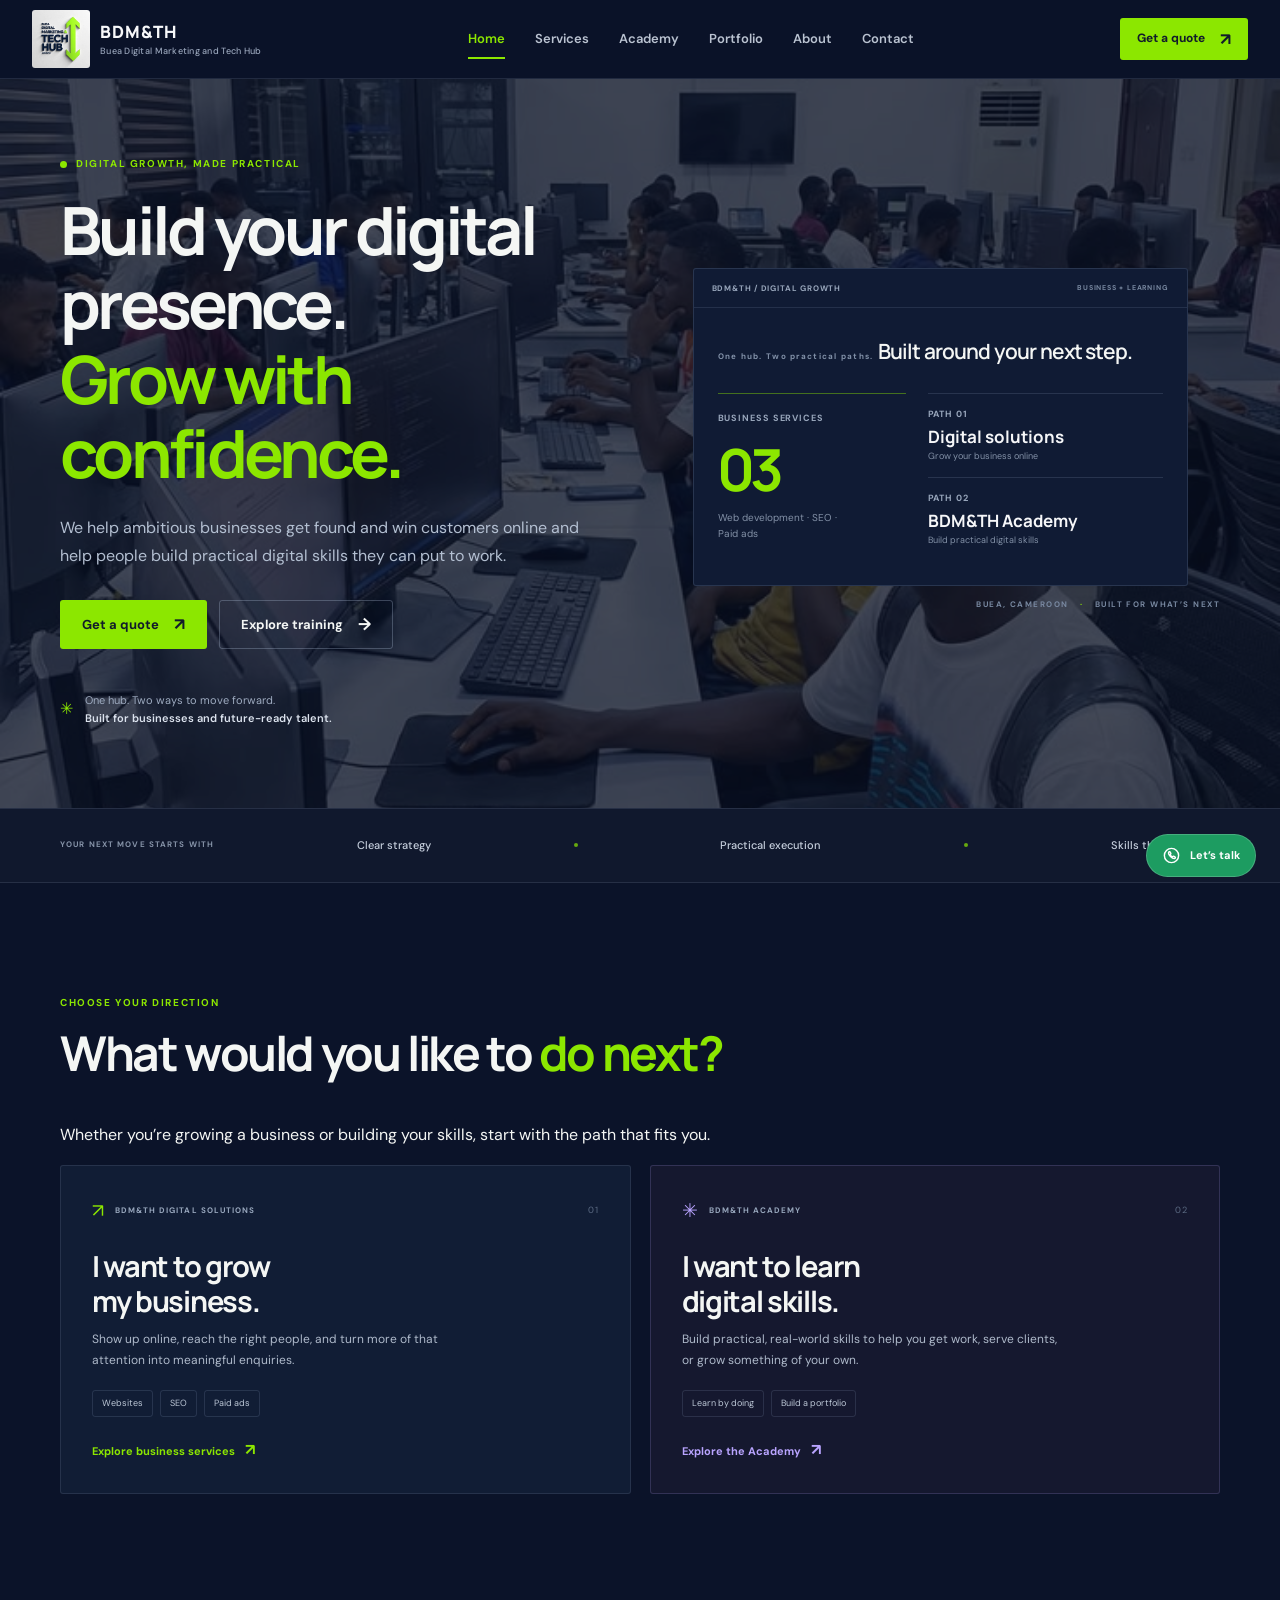
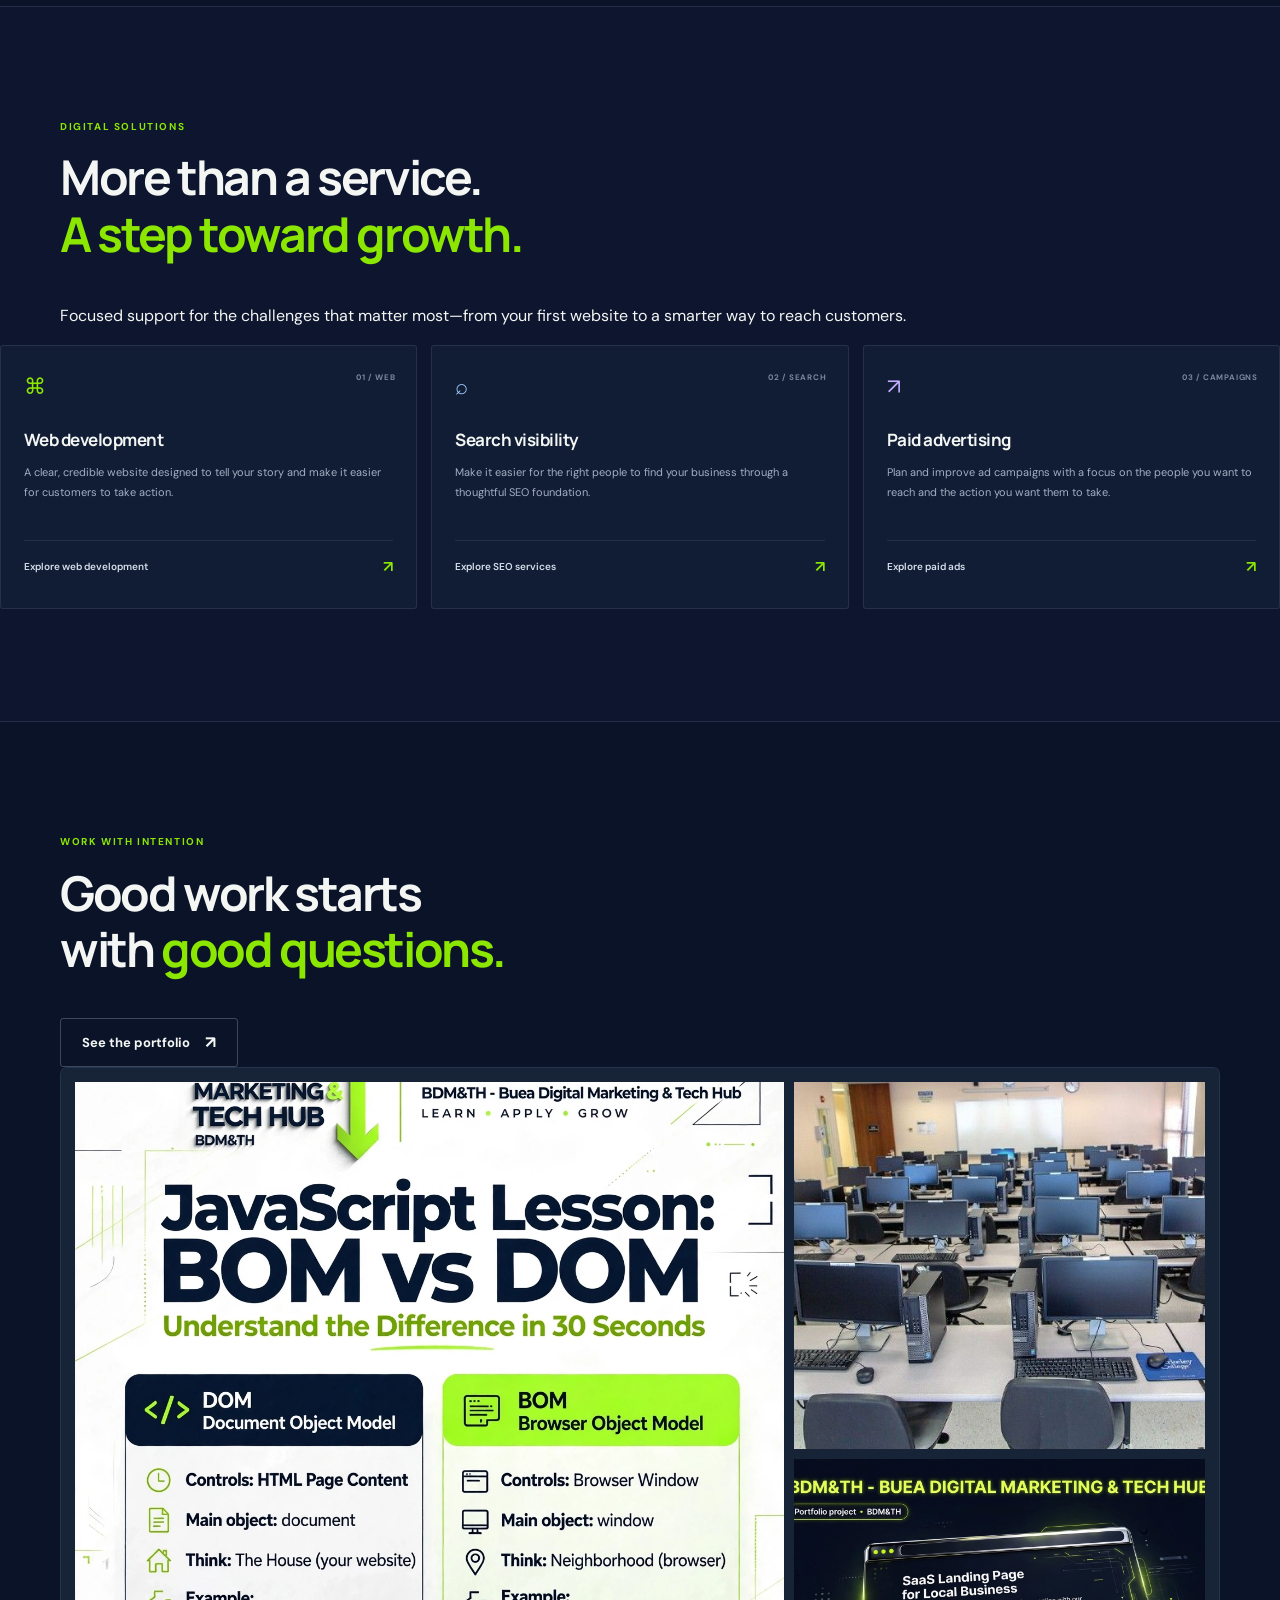
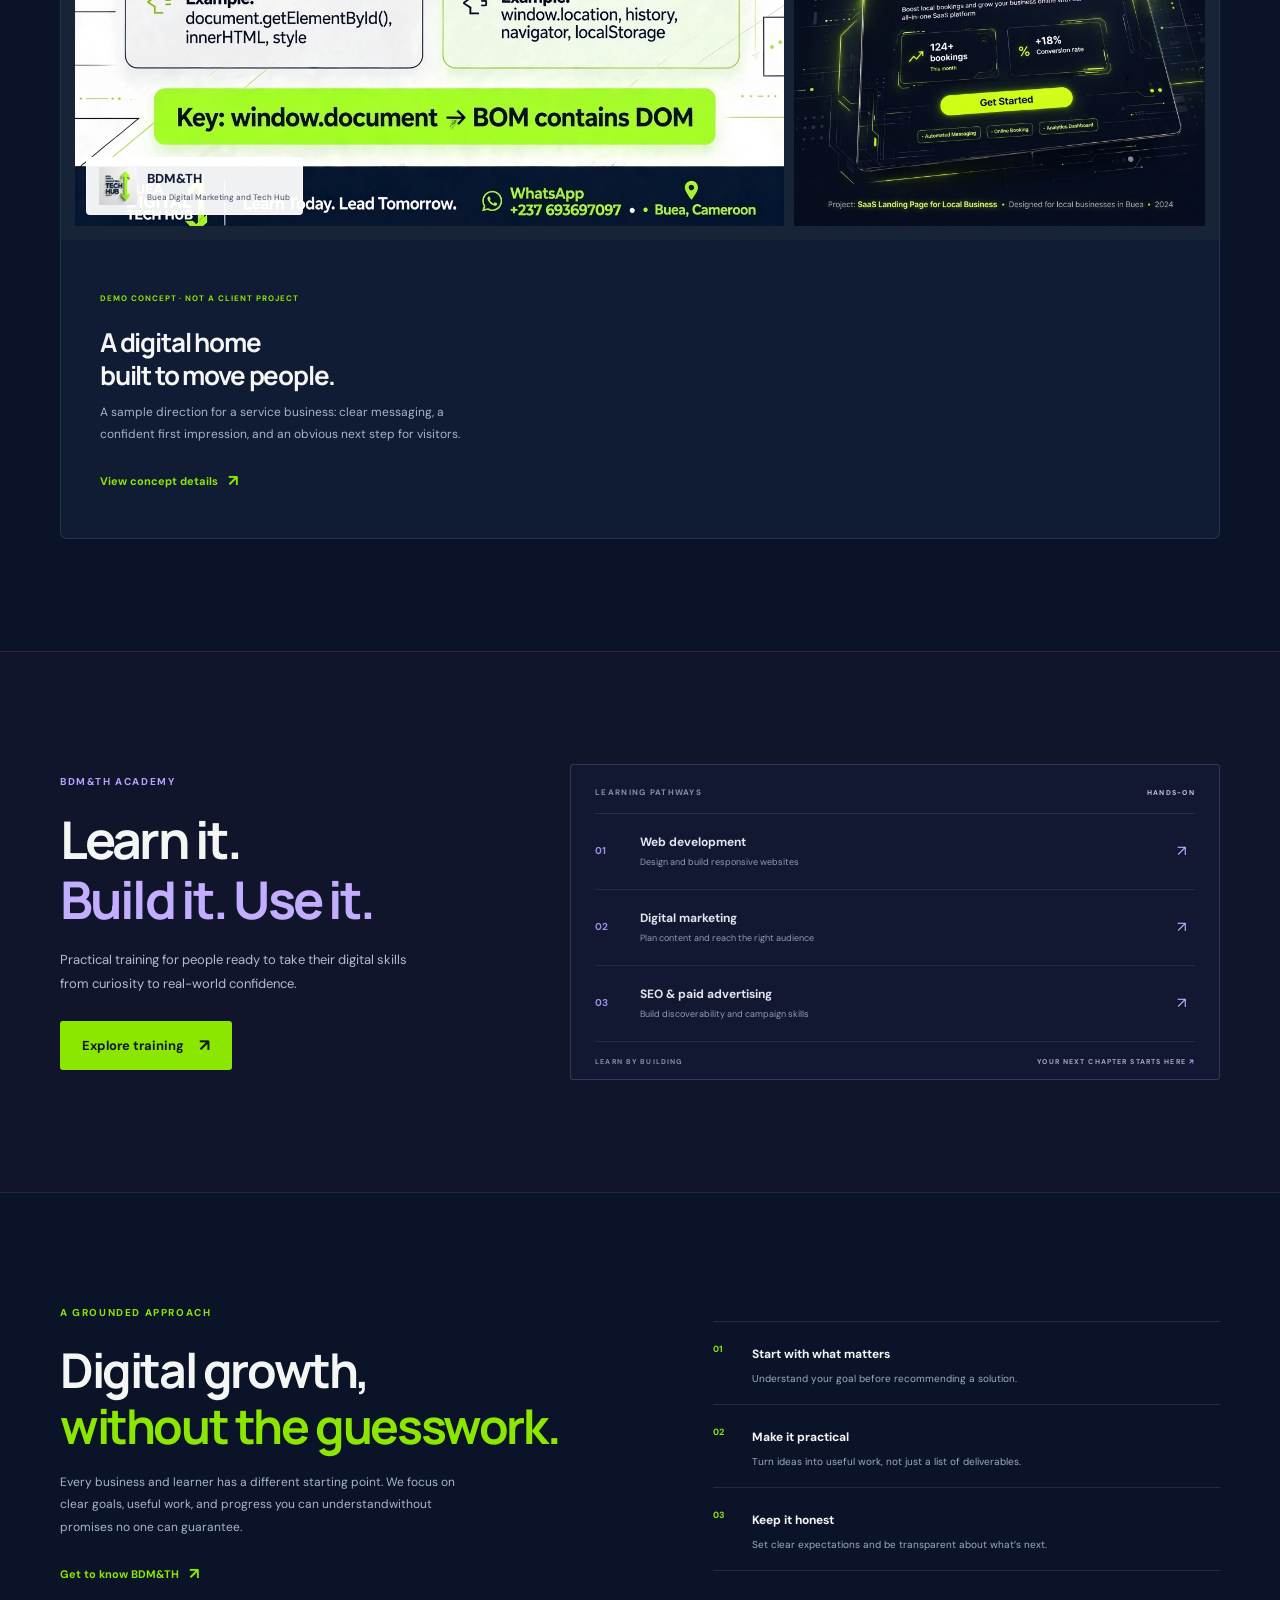
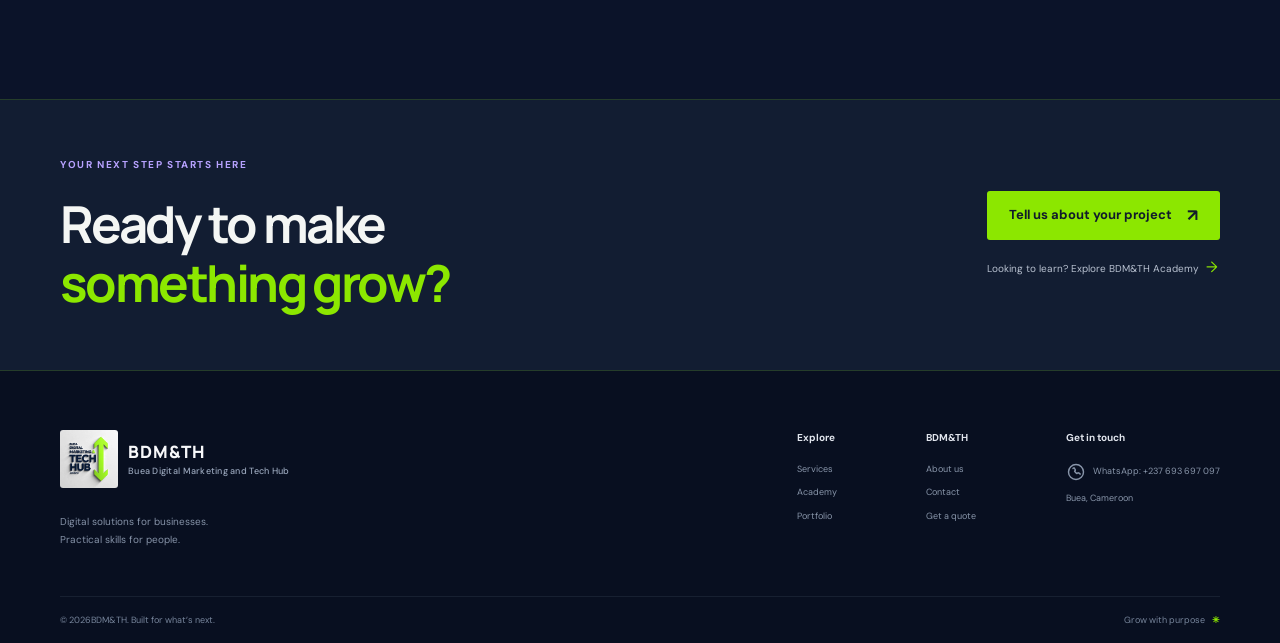
==== commit 0e5a7640: "fix my bugs - logo overlap, double arrows and  portfolio images" ====
--- a/index.html
+++ b/index.html
@@ -83,7 +83,7 @@
                         Build your digital presence.<br><span>Grow with confidence.</span>
                     </h1>
                     <p class="hero-intro">
-                        We help ambitious businesses get found and win customers online—and help people build practical digital skills they can put to work.
+                        We help ambitious businesses get found and win customers online and help people build practical digital skills they can put to work.
                     </p>
                     <div class="hero-actions">
                         <a class="button button-lime" href="contact.html#quote">
@@ -100,7 +100,7 @@
                             <strong>Built for businesses and future-ready talent.</strong>
                         </span>
                     </div>
-                    //
+                    
                 </div>
                 <div class="hero-visual" aria-label="BDM&TH offers three business services and two practical pathways." role="img">
                     <div class="dashboard-window">
--- a/style.css
+++ b/style.css
@@ -1283,6 +1283,9 @@
     white-space: nowrap;
     font-size: 10px;
 }
+.offer-actions {
+    display: contents;
+}
 .process-section, .learning-approach, .about-values, .contact-next {
     border-block: 1px solid rgba(171, 193, 226, .1);
     background: #0e172e;
@@ -1665,8 +1668,11 @@
     position: absolute;
     bottom: 25px;
     left: 26px;
-    color: #8392a7;
-    font-size: 7px;
+    z-index: 2;
+    padding: 8px 10px;
+    background: rgba(8, 15, 29, .88);
+    color: #e3ebf5;
+    font-size: 9px;
     font-weight: 700;
     line-height: 1.7;
     letter-spacing: .14em;
@@ -2864,6 +2870,91 @@
         padding-block: 8px;
     }
 }
+@media (max-width: 768px) {
+    .about-hero {
+        display: flex;
+        flex-direction: column;
+    }
+    .about-hero-art {
+        display: flex;
+        min-height: 340px;
+        flex-direction: column;
+        align-items: flex-start;
+        gap: 0;
+        padding: 24px 20px;
+    }
+    .about-symbol {
+        position: relative;
+        z-index: 1;
+        order: 1;
+        align-self: center;
+        width: min(68%, 240px);
+        max-width: 85%;
+        height: auto;
+        aspect-ratio: auto;
+        object-fit: contain;
+    }
+    .about-orbit-label,
+    .about-small-label {
+        position: relative;
+        top: auto;
+        right: auto;
+        bottom: auto;
+        left: auto;
+        z-index: 2;
+        transform: none;
+    }
+    .about-orbit-label {
+        order: 0;
+        justify-content: center;
+        width: 100%;
+        max-width: 100%;
+        margin: 0 0 12px;
+        text-align: center;
+        white-space: normal;
+    }
+    .about-small-label {
+        display: block;
+        order: 3;
+        width: 100%;
+        box-sizing: border-box;
+        margin-top: auto;
+        text-align: center;
+        clear: both;
+    }
+    .offer-detail {
+        grid-template-columns: 33px minmax(0, 1fr);
+        gap: 12px;
+    }
+    .offer-actions {
+        grid-column: 2;
+        display: flex;
+        flex-wrap: wrap;
+        align-items: flex-start;
+        gap: 12px;
+        width: 100%;
+    }
+    .offer-actions .text-link {
+        display: block;
+        flex: 0 0 100%;
+        width: 100%;
+        margin-bottom: 8px;
+    }
+    .offer-actions .offer-cta {
+        width: auto;
+        max-width: 100%;
+        min-height: 46px;
+        justify-self: start;
+        margin-top: 0;
+        padding: 12px 20px;
+        white-space: normal;
+        gap: 12px;
+        text-align: left;
+    }
+    .offer-actions .offer-cta span {
+        flex: 0 0 auto;
+    }
+}
 /* Respect for users who ask their device to reduce animation. */
 @media (prefers-reduced-motion: reduce) {
     *, *::before, *::after {
